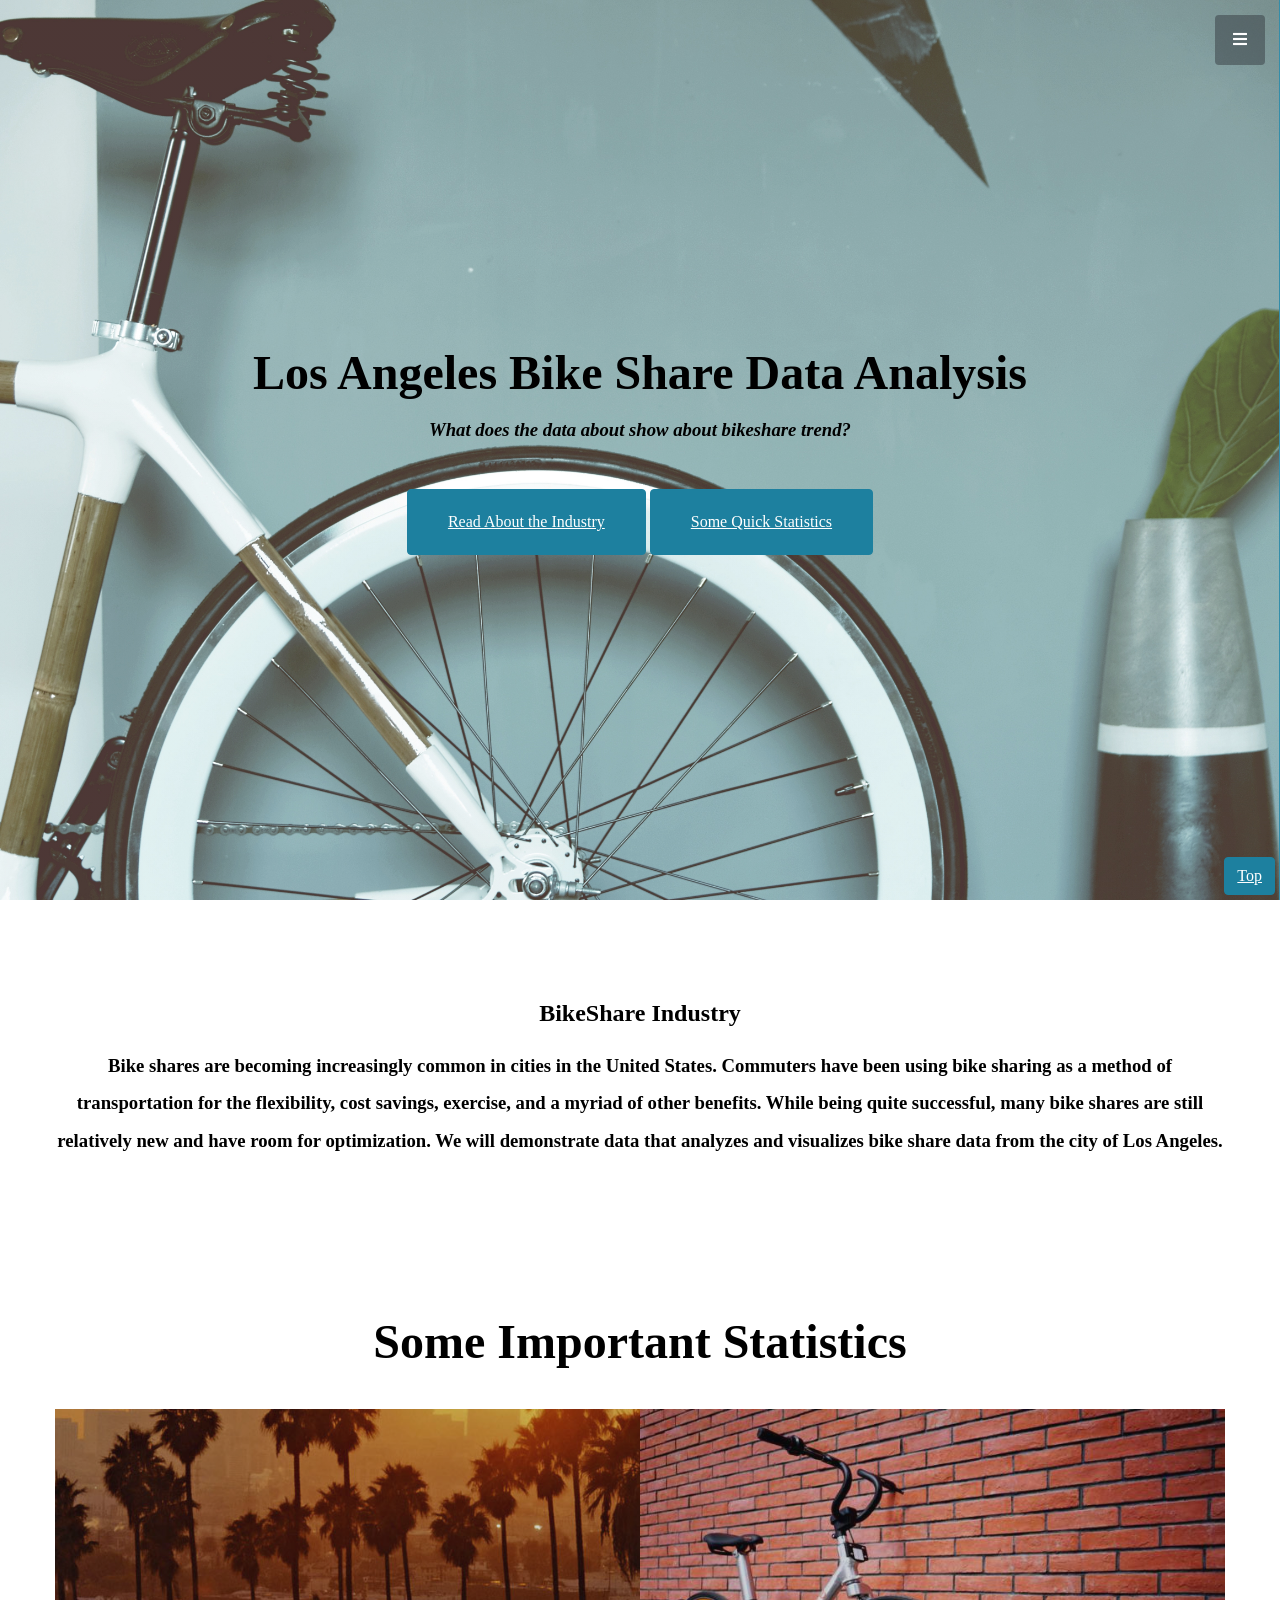
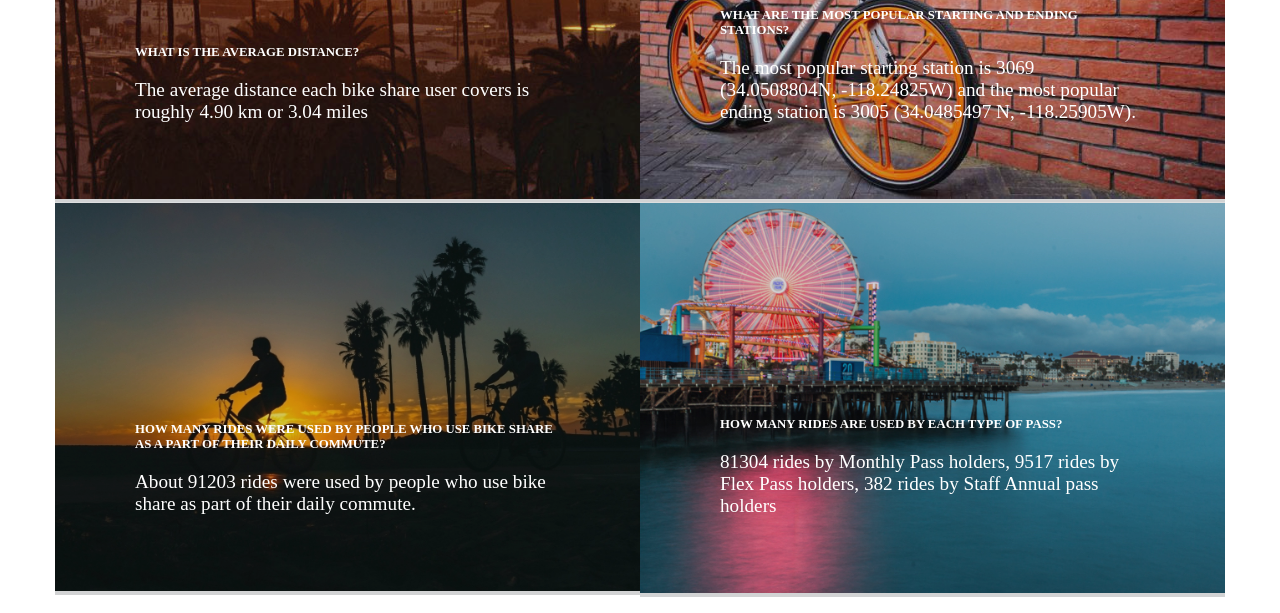
==== index.html @ ba4aaad5 "trial update" ====
<!DOCTYPE html>
<html lang="en">

	<head>

		<meta charset = 'utf-8'>
		<meta name="viewport" content="width=device-width, initial-scale=1, shrink-to-fit=no">
		<meta name="author" content="sung hoon kang">
		<meta name="description" content="capital one bikeshare data analysis">

		<title>L.A. Bike Share Data Analysis</title>

    <link href="main.css" rel="stylesheet">

    	<link href="vendor/fontawesome-free/css/all.min.css" rel="stylesheet" type="text/css">
    	

    </head>

  <div class = "stick-small">
        <a class="btn btn-primary js-scroll-trigger" href="#page-top">Top</a>
    </div>

	<body style="margin: 0;">
		<a class="menu-toggle rounded" href="#">
      		<i class="fas fa-bars"></i>
    	</a>
    	<nav id="sidebar-wrapper">
      		<ul class="sidebar-nav">
        		<li class="sidebar-brand">
         			<a class="js-scroll-trigger"> Bike Share Data</a>
        		</li>
        		<li class="sidebar-nav-item">
          			<a class="js-scroll-trigger" href="#page-top">Home</a>
        		</li>
        		<li class="sidebar-nav-item">
          			<a class="js-scroll-trigger" href="#summary">About</a>
        		</li>
        		<li class="sidebar-nav-item">
          			<a class="js-scroll-trigger" href="#quick">Quick Data Summary</a>
        		</li>
        		<li class="sidebar-nav-item">
          			<a class="js-scroll-trigger" href="trends.html">Trends</a>
        		</li>
        		<li class="sidebar-nav-item">
          			<a class="js-scroll-trigger" href="other-visuals.html">Other Data Visualizations</a>
        		</li>
      		</ul>
    	</nav>
    	<header class="masthead d-flex" id="page-top">
      		<div class="container text-center my-auto">
        		<h1 style="font-size:300%;">Los Angeles Bike Share Data Analysis</h1>
        		<h3 class="mb-5">
          		  <em>What does the data about show about bikeshare trend?</em>
       			</h3>
       			<a class="btn btn-primary btn-xl js-scroll-trigger" href="#summary">Read About the Industry</a>
        		<a class="btn btn-primary btn-xl js-scroll-trigger" href="#quick">Some Quick Statistics</a>
      		</div>
      		<div class="overlay"></div>
    	</header>



		<section class="content-section" id="summary">
    		<div class="container text-center">
    			<div class="row">
    				<div class="mx-auto">
    					<h1> <strong>BikeShare Industry</strong> </h1>
    						<h3 class = "double-space"> Bike shares are becoming increasingly common in cities in the United States. Commuters have been using bike sharing as a method of transportation for the flexibility, cost savings, exercise, and a myriad of other benefits. While being quite successful, many bike shares are still relatively new and have room for optimization. We will demonstrate data that analyzes and visualizes bike share data from the city of Los Angeles. </h3>
    				</div>
    			</div>
        	</div>
    	</section>

        <section class="content-section" id="quick">
      <div class="container">
        <div class="content-section-heading text-center">
          <h2>Some Important Statistics</h2>
        </div>
        <div class="row no-gutters">
          <div class="col-lg-6">
            <a class="portfolio-item">
              <span class="caption">
                <span class="caption-content">
                  <h2>What is the average distance?</h2>
                  <p class="mb-0">The average distance each bike share user covers is roughly 4.90 km or 3.04 miles</p>
                </span>
              </span>
              <img class="img-fluid" src="img/portfolio-1.jpg" alt="">
            </a>
          </div>
          <div class="col-lg-6">
            <a class="portfolio-item">
              <span class="caption">
                <span class="caption-content">
                  <h2>What are the most popular starting and ending stations?</h2>
                  <p class="mb-0">The most popular starting station is 3069 (34.0508804N, -118.24825W) and the most popular ending station is 3005 (34.0485497 N, -118.25905W).</p>
                </span>
              </span>
              <img class="img-fluid" src="img/portfolio-2.jpg" alt="">
            </a>
          </div>
          <div class="col-lg-6">
            <a class="portfolio-item">
              <span class="caption">
                <span class="caption-content">
                  <h2>How many rides were used by people who use bike share as a part of their daily commute? </h2>
                  <p class="mb-0">About 91203 rides were used by people who use bike share as part of their daily commute. </p>
                </span>
              </span>
              <img class="img-fluid" src="img/portfolio-3.jpg" alt="">
            </a>
          </div>
          <div class="col-lg-6">
            <a class="portfolio-item">
              <span class="caption">
                <span class="caption-content">
                  <h2>How many rides are used by each type of pass?</h2>
                  <p class="mb-0">81304 rides by Monthly Pass holders, 9517 rides by Flex Pass holders, 382 rides by Staff Annual pass holders</p>
                </span>
              </span>
              <img class="img-fluid" src="img/portfolio-4.jpg" alt="">
            </a>
          </div>
        </div>
      </div>
    </section>

    

    	<script src="vendor/jquery/jquery.min.js"></script>
    	<script src="vendor/bootstrap/js/bootstrap.bundle.min.js"></script>
    	<script src="vendor/jquery-easing/jquery.easing.min.js"></script>
    	<script src="js/stylish-portfolio.min.js"></script>
	</body>




</html>
---- main.css ----
.menu-toggle {
  position: fixed;
  right: 15px;
  top: 15px;
  width: 50px;
  height: 50px;
  text-align: center;
  color: #fff;
  background: rgba(52, 58, 64, 0.5);
  line-height: 50px;
  z-index: 999;
}

.rounded {
  border-radius: 0.25rem !important;
}

#sidebar-wrapper {
  position: fixed;
  z-index: 2;
  right: 0;
  width: 250px;
  height: 100%;
  -webkit-transition: all 0.4s ease 0s;
  transition: all 0.4s ease 0s;
  -webkit-transform: translateX(250px);
  transform: translateX(250px);
  background: #1D809F;
  border-left: 1px solid rgba(255, 255, 255, 0.1);
}
.sidebar-nav {
  position: absolute;
  top: 0;
  width: 250px;
  margin: 0;
  padding: 0;
  list-style: none;
}

.sidebar-nav li.sidebar-nav-item a {
  display: block;
  text-decoration: none;
  color: #fff;
  padding: 15px;
}

.sidebar-nav li a:hover {
  text-decoration: none;
  color: #fff;
  background: rgba(255, 255, 255, 0.2);
}

.sidebar-nav li a:active,
.sidebar-nav li a:focus {
  text-decoration: none;
}

.sidebar-nav > .sidebar-brand {
  font-size: 1.2rem;
  background: rgba(52, 58, 64, 0.1);
  height: 80px;
  line-height: 50px;
  padding-top: 15px;
  padding-bottom: 15px;
  padding-left: 15px;
}

.sidebar-nav > .sidebar-brand a {
  color: #fff;
}

.sidebar-nav > .sidebar-brand a:hover {
  color: #fff;
  background: none;
}

#sidebar-wrapper.active {
  right: 250px;
  width: 250px;
  -webkit-transition: all 0.4s ease 0s;
  transition: all 0.4s ease 0s;
}

.masthead {
  min-height: 30rem;
  position: relative;
  display: table;
  width: auto;
  height: auto;
  background: -webkit-gradient(linear, left top, right top, from(rgba(255, 255, 255, 0.1)), to(rgba(255, 255, 255, 0.1))), url("bike.jpg");
  background: linear-gradient(90deg, rgba(255, 255, 255, 0.1) 0%, rgba(255, 255, 255, 0.1) 100%), url("bike.jpg");
  background-position: center top;
  background-repeat: no-repeat;
  background-size: cover;
}

.masthead h1 {
  font-size: 4rem;
  margin: 0;
  padding: 0;
}

@media (min-width: 992px) {
  .masthead {
    height: 100vh;
  }
  .masthead h1 {
    font-size: 5.5rem;
  }
}


.d-flex {
  display: -webkit-box !important;
  display: -ms-flexbox !important;
  display: flex !important;
}

.container {
  min-width: 992px !important;
  width: 100%;
  padding-right: 15px;
  padding-left: 15px;
  margin-right: auto;
  margin-left: auto;
}
.content-section-heading h2 {
  font-size: 3rem;
}

@media (min-width: 576px) {
  .container {
    max-width: 540px;
  }
}

@media (min-width: 768px) {
  .container {
    max-width: 720px;
  }
}

@media (min-width: 992px) {
  .container {
    max-width: 960px;
  }
}

@media (min-width: 1200px) {
  .container {
    max-width: 1140px;
  }
}



.text-center {
  text-align: center !important;
}
.text-secondary {
  color: #ecb807 !important;
}

.mb-auto,
.my-auto {
  margin-bottom: auto !important;
}

.mt-auto,
.my-auto {
  margin-top: auto !important;
}
.mr-auto,
.mx-auto {
  margin-right: auto !important;
}

.ml-auto,
.mx-auto {
  margin-left: auto !important;
}

.mb-0,
.my-0 {
  margin-bottom: 0 !important;
}
.mb-1,
.my-1 {
  margin-bottom: 0.25rem !important;
}
.mb-5,
.my-5 {
  margin-bottom: 3rem !important;
}
.no-gutters {
  margin-right: 0;
  margin-left: 0;
}

.btn {
  display: inline-block;
  font-weight: 400;
  text-align: center;
  white-space: nowrap;
  vertical-align: middle;
  -webkit-user-select: none;
  -moz-user-select: none;
  -ms-user-select: none;
  user-select: none;
  border: 1px solid transparent;
  padding: 0.375rem 0.75rem;
  font-size: 1rem;
  line-height: 1.5;
  border-radius: 0.25rem;
  transition: color 0.15s ease-in-out, background-color 0.15s ease-in-out, border-color 0.15s ease-in-out, box-shadow 0.15s ease-in-out;
}

.btn-primary {
  background-color: #1D809F !important;
  border-color: #1D809F !important;
  color: #fff !important;
}

.btn-xl {
  padding: 1.25rem 2.5rem;
}

.row {
  display: -ms-flexbox;
  display: flex;
  -ms-flex-wrap: wrap;
  flex-wrap: wrap;
  margin-right: -15px;
  margin-left: -15px;
}

.position{
  position: relative;
  width: 100%;
  min-height: 1px;
  padding-right: 15px;
  padding-left: 15px;
  -ms-flex: 0 0 83.333333%;
  flex: 0 0 83.333333%;
  max-width: 83.333333%;
}
 .col-lg-6 {
    -ms-flex: 0 0 50%;
    flex: 0 0 50%;
    max-width: 50%;
  }

.content-section {
  padding-top: 5rem;
  padding-bottom: 1rem;
}
.portfolio-item {
  display: block;
  position: relative;
  overflow: hidden;
  max-width: 530px;
  margin: auto auto 1rem;
}


.portfolio-item .caption {
  display: -webkit-box;
  display: -ms-flexbox;
  display: flex;
  height: 100%;
  width: 100%;
  background-color: rgba(33, 37, 41, 0.2);
  position: absolute;
  top: 0;
  bottom: 0;
  z-index: 1;
}

.portfolio-item .caption .caption-content {
  color: #fff;
  margin: auto 2rem 2rem;
}

.portfolio-item .caption .caption-content h2 {
  font-size: 0.8rem;
  text-transform: uppercase;
}

.portfolio-item .caption .caption-content p {
  font-weight: 300;
  font-size: 1.2rem;
}
@media (min-width: 992px) {
  .portfolio-item {
    max-width: none;
    margin: 0;
  }
  .portfolio-item .caption {
    -webkit-transition: -webkit-clip-path 0.25s ease-out, background-color 0.7s;
    -webkit-clip-path: inset(0px);
    clip-path: inset(0px);
  }
  .portfolio-item .caption .caption-content {
    -webkit-transition: opacity 0.25s;
    transition: opacity 0.25s;
    margin-left: 5rem;
    margin-right: 5rem;
    margin-bottom: 5rem;
  }
  .portfolio-item img {
    -webkit-transition: -webkit-clip-path 0.25s ease-out;
    -webkit-clip-path: inset(-1px);
    clip-path: inset(-1px);
  }
  .portfolio-item:hover img {
    -webkit-clip-path: inset(2rem);
    clip-path: inset(2rem);
  }
  .portfolio-item:hover .caption {
    background-color: rgba(29, 128, 159, 0.9);
    -webkit-clip-path: inset(2rem);
    clip-path: inset(2rem);
  }
}
.img-fluid {
  max-width: 100%;
  height: auto;
}
.double-space {
  line-height: 2 ;
}
.stick-small{
  position: fixed;
    bottom: 0;
    right: 0;
    padding: 5px;
  z-index:1000
}
---- vendor/fontawesome-free/css/all.min.css ----
/*!
 * Font Awesome Free 5.3.1 by @fontawesome - https://fontawesome.com
 * License - https://fontawesome.com/license/free (Icons: CC BY 4.0, Fonts: SIL OFL 1.1, Code: MIT License)
 */
.fa,.fab,.fal,.far,.fas{-moz-osx-font-smoothing:grayscale;-webkit-font-smoothing:antialiased;display:inline-block;font-style:normal;font-variant:normal;text-rendering:auto;line-height:1}.fa-lg{font-size:1.33333em;line-height:.75em;vertical-align:-.0667em}.fa-xs{font-size:.75em}.fa-sm{font-size:.875em}.fa-1x{font-size:1em}.fa-2x{font-size:2em}.fa-3x{font-size:3em}.fa-4x{font-size:4em}.fa-5x{font-size:5em}.fa-6x{font-size:6em}.fa-7x{font-size:7em}.fa-8x{font-size:8em}.fa-9x{font-size:9em}.fa-10x{font-size:10em}.fa-fw{text-align:center;width:1.25em}.fa-ul{list-style-type:none;margin-left:2.5em;padding-left:0}.fa-ul>li{position:relative}.fa-li{left:-2em;position:absolute;text-align:center;width:2em;line-height:inherit}.fa-border{border:.08em solid #eee;border-radius:.1em;padding:.2em .25em .15em}.fa-pull-left{float:left}.fa-pull-right{float:right}.fa.fa-pull-left,.fab.fa-pull-left,.fal.fa-pull-left,.far.fa-pull-left,.fas.fa-pull-left{margin-right:.3em}.fa.fa-pull-right,.fab.fa-pull-right,.fal.fa-pull-right,.far.fa-pull-right,.fas.fa-pull-right{margin-left:.3em}.fa-spin{animation:fa-spin 2s infinite linear}.fa-pulse{animation:fa-spin 1s infinite steps(8)}@keyframes fa-spin{0%{transform:rotate(0deg)}to{transform:rotate(1turn)}}.fa-rotate-90{-ms-filter:"progid:DXImageTransform.Microsoft.BasicImage(rotation=1)";transform:rotate(90deg)}.fa-rotate-180{-ms-filter:"progid:DXImageTransform.Microsoft.BasicImage(rotation=2)";transform:rotate(180deg)}.fa-rotate-270{-ms-filter:"progid:DXImageTransform.Microsoft.BasicImage(rotation=3)";transform:rotate(270deg)}.fa-flip-horizontal{-ms-filter:"progid:DXImageTransform.Microsoft.BasicImage(rotation=0, mirror=1)";transform:scaleX(-1)}.fa-flip-vertical{transform:scaleY(-1)}.fa-flip-horizontal.fa-flip-vertical,.fa-flip-vertical{-ms-filter:"progid:DXImageTransform.Microsoft.BasicImage(rotation=2, mirror=1)"}.fa-flip-horizontal.fa-flip-vertical{transform:scale(-1)}:root .fa-flip-horizontal,:root .fa-flip-vertical,:root .fa-rotate-90,:root .fa-rotate-180,:root .fa-rotate-270{-webkit-filter:none;filter:none}.fa-stack{display:inline-block;height:2em;line-height:2em;position:relative;vertical-align:middle;width:2em}.fa-stack-1x,.fa-stack-2x{left:0;position:absolute;text-align:center;width:100%}.fa-stack-1x{line-height:inherit}.fa-stack-2x{font-size:2em}.fa-inverse{color:#fff}.fa-500px:before{content:"\f26e"}.fa-accessible-icon:before{content:"\f368"}.fa-accusoft:before{content:"\f369"}.fa-ad:before{content:"\f641"}.fa-address-book:before{content:"\f2b9"}.fa-address-card:before{content:"\f2bb"}.fa-adjust:before{content:"\f042"}.fa-adn:before{content:"\f170"}.fa-adversal:before{content:"\f36a"}.fa-affiliatetheme:before{content:"\f36b"}.fa-air-freshener:before{content:"\f5d0"}.fa-algolia:before{content:"\f36c"}.fa-align-center:before{content:"\f037"}.fa-align-justify:before{content:"\f039"}.fa-align-left:before{content:"\f036"}.fa-align-right:before{content:"\f038"}.fa-alipay:before{content:"\f642"}.fa-allergies:before{content:"\f461"}.fa-amazon:before{content:"\f270"}.fa-amazon-pay:before{content:"\f42c"}.fa-ambulance:before{content:"\f0f9"}.fa-american-sign-language-interpreting:before{content:"\f2a3"}.fa-amilia:before{content:"\f36d"}.fa-anchor:before{content:"\f13d"}.fa-android:before{content:"\f17b"}.fa-angellist:before{content:"\f209"}.fa-angle-double-down:before{content:"\f103"}.fa-angle-double-left:before{content:"\f100"}.fa-angle-double-right:before{content:"\f101"}.fa-angle-double-up:before{content:"\f102"}.fa-angle-down:before{content:"\f107"}.fa-angle-left:before{content:"\f104"}.fa-angle-right:before{content:"\f105"}.fa-angle-up:before{content:"\f106"}.fa-angry:before{content:"\f556"}.fa-angrycreative:before{content:"\f36e"}.fa-angular:before{content:"\f420"}.fa-ankh:before{content:"\f644"}.fa-app-store:before{content:"\f36f"}.fa-app-store-ios:before{content:"\f370"}.fa-apper:before{content:"\f371"}.fa-apple:before{content:"\f179"}.fa-apple-alt:before{content:"\f5d1"}.fa-apple-pay:before{content:"\f415"}.fa-archive:before{content:"\f187"}.fa-archway:before{content:"\f557"}.fa-arrow-alt-circle-down:before{content:"\f358"}.fa-arrow-alt-circle-left:before{content:"\f359"}.fa-arrow-alt-circle-right:before{content:"\f35a"}.fa-arrow-alt-circle-up:before{content:"\f35b"}.fa-arrow-circle-down:before{content:"\f0ab"}.fa-arrow-circle-left:before{content:"\f0a8"}.fa-arrow-circle-right:before{content:"\f0a9"}.fa-arrow-circle-up:before{content:"\f0aa"}.fa-arrow-down:before{content:"\f063"}.fa-arrow-left:before{content:"\f060"}.fa-arrow-right:before{content:"\f061"}.fa-arrow-up:before{content:"\f062"}.fa-arrows-alt:before{content:"\f0b2"}.fa-arrows-alt-h:before{content:"\f337"}.fa-arrows-alt-v:before{content:"\f338"}.fa-assistive-listening-systems:before{content:"\f2a2"}.fa-asterisk:before{content:"\f069"}.fa-asymmetrik:before{content:"\f372"}.fa-at:before{content:"\f1fa"}.fa-atlas:before{content:"\f558"}.fa-atom:before{content:"\f5d2"}.fa-audible:before{content:"\f373"}.fa-audio-description:before{content:"\f29e"}.fa-autoprefixer:before{content:"\f41c"}.fa-avianex:before{content:"\f374"}.fa-aviato:before{content:"\f421"}.fa-award:before{content:"\f559"}.fa-aws:before{content:"\f375"}.fa-backspace:before{content:"\f55a"}.fa-backward:before{content:"\f04a"}.fa-balance-scale:before{content:"\f24e"}.fa-ban:before{content:"\f05e"}.fa-band-aid:before{content:"\f462"}.fa-bandcamp:before{content:"\f2d5"}.fa-barcode:before{content:"\f02a"}.fa-bars:before{content:"\f0c9"}.fa-baseball-ball:before{content:"\f433"}.fa-basketball-ball:before{content:"\f434"}.fa-bath:before{content:"\f2cd"}.fa-battery-empty:before{content:"\f244"}.fa-battery-full:before{content:"\f240"}.fa-battery-half:before{content:"\f242"}.fa-battery-quarter:before{content:"\f243"}.fa-battery-three-quarters:before{content:"\f241"}.fa-bed:before{content:"\f236"}.fa-beer:before{content:"\f0fc"}.fa-behance:before{content:"\f1b4"}.fa-behance-square:before{content:"\f1b5"}.fa-bell:before{content:"\f0f3"}.fa-bell-slash:before{content:"\f1f6"}.fa-bezier-curve:before{content:"\f55b"}.fa-bible:before{content:"\f647"}.fa-bicycle:before{content:"\f206"}.fa-bimobject:before{content:"\f378"}.fa-binoculars:before{content:"\f1e5"}.fa-birthday-cake:before{content:"\f1fd"}.fa-bitbucket:before{content:"\f171"}.fa-bitcoin:before{content:"\f379"}.fa-bity:before{content:"\f37a"}.fa-black-tie:before{content:"\f27e"}.fa-blackberry:before{content:"\f37b"}.fa-blender:before{content:"\f517"}.fa-blind:before{content:"\f29d"}.fa-blogger:before{content:"\f37c"}.fa-blogger-b:before{content:"\f37d"}.fa-bluetooth:before{content:"\f293"}.fa-bluetooth-b:before{content:"\f294"}.fa-bold:before{content:"\f032"}.fa-bolt:before{content:"\f0e7"}.fa-bomb:before{content:"\f1e2"}.fa-bone:before{content:"\f5d7"}.fa-bong:before{content:"\f55c"}.fa-book:before{content:"\f02d"}.fa-book-open:before{content:"\f518"}.fa-book-reader:before{content:"\f5da"}.fa-bookmark:before{content:"\f02e"}.fa-bowling-ball:before{content:"\f436"}.fa-box:before{content:"\f466"}.fa-box-open:before{content:"\f49e"}.fa-boxes:before{content:"\f468"}.fa-braille:before{content:"\f2a1"}.fa-brain:before{content:"\f5dc"}.fa-briefcase:before{content:"\f0b1"}.fa-briefcase-medical:before{content:"\f469"}.fa-broadcast-tower:before{content:"\f519"}.fa-broom:before{content:"\f51a"}.fa-brush:before{content:"\f55d"}.fa-btc:before{content:"\f15a"}.fa-bug:before{content:"\f188"}.fa-building:before{content:"\f1ad"}.fa-bullhorn:before{content:"\f0a1"}.fa-bullseye:before{content:"\f140"}.fa-burn:before{content:"\f46a"}.fa-buromobelexperte:before{content:"\f37f"}.fa-bus:before{content:"\f207"}.fa-bus-alt:before{content:"\f55e"}.fa-business-time:before{content:"\f64a"}.fa-buysellads:before{content:"\f20d"}.fa-calculator:before{content:"\f1ec"}.fa-calendar:before{content:"\f133"}.fa-calendar-alt:before{content:"\f073"}.fa-calendar-check:before{content:"\f274"}.fa-calendar-minus:before{content:"\f272"}.fa-calendar-plus:before{content:"\f271"}.fa-calendar-times:before{content:"\f273"}.fa-camera:before{content:"\f030"}.fa-camera-retro:before{content:"\f083"}.fa-cannabis:before{content:"\f55f"}.fa-capsules:before{content:"\f46b"}.fa-car:before{content:"\f1b9"}.fa-car-alt:before{content:"\f5de"}.fa-car-battery:before{content:"\f5df"}.fa-car-crash:before{content:"\f5e1"}.fa-car-side:before{content:"\f5e4"}.fa-caret-down:before{content:"\f0d7"}.fa-caret-left:before{content:"\f0d9"}.fa-caret-right:before{content:"\f0da"}.fa-caret-square-down:before{content:"\f150"}.fa-caret-square-left:before{content:"\f191"}.fa-caret-square-right:before{content:"\f152"}.fa-caret-square-up:before{content:"\f151"}.fa-caret-up:before{content:"\f0d8"}.fa-cart-arrow-down:before{content:"\f218"}.fa-cart-plus:before{content:"\f217"}.fa-cc-amazon-pay:before{content:"\f42d"}.fa-cc-amex:before{content:"\f1f3"}.fa-cc-apple-pay:before{content:"\f416"}.fa-cc-diners-club:before{content:"\f24c"}.fa-cc-discover:before{content:"\f1f2"}.fa-cc-jcb:before{content:"\f24b"}.fa-cc-mastercard:before{content:"\f1f1"}.fa-cc-paypal:before{content:"\f1f4"}.fa-cc-stripe:before{content:"\f1f5"}.fa-cc-visa:before{content:"\f1f0"}.fa-centercode:before{content:"\f380"}.fa-certificate:before{content:"\f0a3"}.fa-chalkboard:before{content:"\f51b"}.fa-chalkboard-teacher:before{content:"\f51c"}.fa-charging-station:before{content:"\f5e7"}.fa-chart-area:before{content:"\f1fe"}.fa-chart-bar:before{content:"\f080"}.fa-chart-line:before{content:"\f201"}.fa-chart-pie:before{content:"\f200"}.fa-check:before{content:"\f00c"}.fa-check-circle:before{content:"\f058"}.fa-check-double:before{content:"\f560"}.fa-check-square:before{content:"\f14a"}.fa-chess:before{content:"\f439"}.fa-chess-bishop:before{content:"\f43a"}.fa-chess-board:before{content:"\f43c"}.fa-chess-king:before{content:"\f43f"}.fa-chess-knight:before{content:"\f441"}.fa-chess-pawn:before{content:"\f443"}.fa-chess-queen:before{content:"\f445"}.fa-chess-rook:before{content:"\f447"}.fa-chevron-circle-down:before{content:"\f13a"}.fa-chevron-circle-left:before{content:"\f137"}.fa-chevron-circle-right:before{content:"\f138"}.fa-chevron-circle-up:before{content:"\f139"}.fa-chevron-down:before{content:"\f078"}.fa-chevron-left:before{content:"\f053"}.fa-chevron-right:before{content:"\f054"}.fa-chevron-up:before{content:"\f077"}.fa-child:before{content:"\f1ae"}.fa-chrome:before{content:"\f268"}.fa-church:before{content:"\f51d"}.fa-circle:before{content:"\f111"}.fa-circle-notch:before{content:"\f1ce"}.fa-city:before{content:"\f64f"}.fa-clipboard:before{content:"\f328"}.fa-clipboard-check:before{content:"\f46c"}.fa-clipboard-list:before{content:"\f46d"}.fa-clock:before{content:"\f017"}.fa-clone:before{content:"\f24d"}.fa-closed-captioning:before{content:"\f20a"}.fa-cloud:before{content:"\f0c2"}.fa-cloud-download-alt:before{content:"\f381"}.fa-cloud-upload-alt:before{content:"\f382"}.fa-cloudscale:before{content:"\f383"}.fa-cloudsmith:before{content:"\f384"}.fa-cloudversify:before{content:"\f385"}.fa-cocktail:before{content:"\f561"}.fa-code:before{content:"\f121"}.fa-code-branch:before{content:"\f126"}.fa-codepen:before{content:"\f1cb"}.fa-codiepie:before{content:"\f284"}.fa-coffee:before{content:"\f0f4"}.fa-cog:before{content:"\f013"}.fa-cogs:before{content:"\f085"}.fa-coins:before{content:"\f51e"}.fa-columns:before{content:"\f0db"}.fa-comment:before{content:"\f075"}.fa-comment-alt:before{content:"\f27a"}.fa-comment-dollar:before{content:"\f651"}.fa-comment-dots:before{content:"\f4ad"}.fa-comment-slash:before{content:"\f4b3"}.fa-comments:before{content:"\f086"}.fa-comments-dollar:before{content:"\f653"}.fa-compact-disc:before{content:"\f51f"}.fa-compass:before{content:"\f14e"}.fa-compress:before{content:"\f066"}.fa-concierge-bell:before{content:"\f562"}.fa-connectdevelop:before{content:"\f20e"}.fa-contao:before{content:"\f26d"}.fa-cookie:before{content:"\f563"}.fa-cookie-bite:before{content:"\f564"}.fa-copy:before{content:"\f0c5"}.fa-copyright:before{content:"\f1f9"}.fa-couch:before{content:"\f4b8"}.fa-cpanel:before{content:"\f388"}.fa-creative-commons:before{content:"\f25e"}.fa-creative-commons-by:before{content:"\f4e7"}.fa-creative-commons-nc:before{content:"\f4e8"}.fa-creative-commons-nc-eu:before{content:"\f4e9"}.fa-creative-commons-nc-jp:before{content:"\f4ea"}.fa-creative-commons-nd:before{content:"\f4eb"}.fa-creative-commons-pd:before{content:"\f4ec"}.fa-creative-commons-pd-alt:before{content:"\f4ed"}.fa-creative-commons-remix:before{content:"\f4ee"}.fa-creative-commons-sa:before{content:"\f4ef"}.fa-creative-commons-sampling:before{content:"\f4f0"}.fa-creative-commons-sampling-plus:before{content:"\f4f1"}.fa-creative-commons-share:before{content:"\f4f2"}.fa-credit-card:before{content:"\f09d"}.fa-crop:before{content:"\f125"}.fa-crop-alt:before{content:"\f565"}.fa-cross:before{content:"\f654"}.fa-crosshairs:before{content:"\f05b"}.fa-crow:before{content:"\f520"}.fa-crown:before{content:"\f521"}.fa-css3:before{content:"\f13c"}.fa-css3-alt:before{content:"\f38b"}.fa-cube:before{content:"\f1b2"}.fa-cubes:before{content:"\f1b3"}.fa-cut:before{content:"\f0c4"}.fa-cuttlefish:before{content:"\f38c"}.fa-d-and-d:before{content:"\f38d"}.fa-dashcube:before{content:"\f210"}.fa-database:before{content:"\f1c0"}.fa-deaf:before{content:"\f2a4"}.fa-delicious:before{content:"\f1a5"}.fa-deploydog:before{content:"\f38e"}.fa-deskpro:before{content:"\f38f"}.fa-desktop:before{content:"\f108"}.fa-deviantart:before{content:"\f1bd"}.fa-dharmachakra:before{content:"\f655"}.fa-diagnoses:before{content:"\f470"}.fa-dice:before{content:"\f522"}.fa-dice-five:before{content:"\f523"}.fa-dice-four:before{content:"\f524"}.fa-dice-one:before{content:"\f525"}.fa-dice-six:before{content:"\f526"}.fa-dice-three:before{content:"\f527"}.fa-dice-two:before{content:"\f528"}.fa-digg:before{content:"\f1a6"}.fa-digital-ocean:before{content:"\f391"}.fa-digital-tachograph:before{content:"\f566"}.fa-directions:before{content:"\f5eb"}.fa-discord:before{content:"\f392"}.fa-discourse:before{content:"\f393"}.fa-divide:before{content:"\f529"}.fa-dizzy:before{content:"\f567"}.fa-dna:before{content:"\f471"}.fa-dochub:before{content:"\f394"}.fa-docker:before{content:"\f395"}.fa-dollar-sign:before{content:"\f155"}.fa-dolly:before{content:"\f472"}.fa-dolly-flatbed:before{content:"\f474"}.fa-donate:before{content:"\f4b9"}.fa-door-closed:before{content:"\f52a"}.fa-door-open:before{content:"\f52b"}.fa-dot-circle:before{content:"\f192"}.fa-dove:before{content:"\f4ba"}.fa-download:before{content:"\f019"}.fa-draft2digital:before{content:"\f396"}.fa-drafting-compass:before{content:"\f568"}.fa-draw-polygon:before{content:"\f5ee"}.fa-dribbble:before{content:"\f17d"}.fa-dribbble-square:before{content:"\f397"}.fa-dropbox:before{content:"\f16b"}.fa-drum:before{content:"\f569"}.fa-drum-steelpan:before{content:"\f56a"}.fa-drupal:before{content:"\f1a9"}.fa-dumbbell:before{content:"\f44b"}.fa-dyalog:before{content:"\f399"}.fa-earlybirds:before{content:"\f39a"}.fa-ebay:before{content:"\f4f4"}.fa-edge:before{content:"\f282"}.fa-edit:before{content:"\f044"}.fa-eject:before{content:"\f052"}.fa-elementor:before{content:"\f430"}.fa-ellipsis-h:before{content:"\f141"}.fa-ellipsis-v:before{content:"\f142"}.fa-ello:before{content:"\f5f1"}.fa-ember:before{content:"\f423"}.fa-empire:before{content:"\f1d1"}.fa-envelope:before{content:"\f0e0"}.fa-envelope-open:before{content:"\f2b6"}.fa-envelope-open-text:before{content:"\f658"}.fa-envelope-square:before{content:"\f199"}.fa-envira:before{content:"\f299"}.fa-equals:before{content:"\f52c"}.fa-eraser:before{content:"\f12d"}.fa-erlang:before{content:"\f39d"}.fa-ethereum:before{content:"\f42e"}.fa-etsy:before{content:"\f2d7"}.fa-euro-sign:before{content:"\f153"}.fa-exchange-alt:before{content:"\f362"}.fa-exclamation:before{content:"\f12a"}.fa-exclamation-circle:before{content:"\f06a"}.fa-exclamation-triangle:before{content:"\f071"}.fa-expand:before{content:"\f065"}.fa-expand-arrows-alt:before{content:"\f31e"}.fa-expeditedssl:before{content:"\f23e"}.fa-external-link-alt:before{content:"\f35d"}.fa-external-link-square-alt:before{content:"\f360"}.fa-eye:before{content:"\f06e"}.fa-eye-dropper:before{content:"\f1fb"}.fa-eye-slash:before{content:"\f070"}.fa-facebook:before{content:"\f09a"}.fa-facebook-f:before{content:"\f39e"}.fa-facebook-messenger:before{content:"\f39f"}.fa-facebook-square:before{content:"\f082"}.fa-fast-backward:before{content:"\f049"}.fa-fast-forward:before{content:"\f050"}.fa-fax:before{content:"\f1ac"}.fa-feather:before{content:"\f52d"}.fa-feather-alt:before{content:"\f56b"}.fa-female:before{content:"\f182"}.fa-fighter-jet:before{content:"\f0fb"}.fa-file:before{content:"\f15b"}.fa-file-alt:before{content:"\f15c"}.fa-file-archive:before{content:"\f1c6"}.fa-file-audio:before{content:"\f1c7"}.fa-file-code:before{content:"\f1c9"}.fa-file-contract:before{content:"\f56c"}.fa-file-download:before{content:"\f56d"}.fa-file-excel:before{content:"\f1c3"}.fa-file-export:before{content:"\f56e"}.fa-file-image:before{content:"\f1c5"}.fa-file-import:before{content:"\f56f"}.fa-file-invoice:before{content:"\f570"}.fa-file-invoice-dollar:before{content:"\f571"}.fa-file-medical:before{content:"\f477"}.fa-file-medical-alt:before{content:"\f478"}.fa-file-pdf:before{content:"\f1c1"}.fa-file-powerpoint:before{content:"\f1c4"}.fa-file-prescription:before{content:"\f572"}.fa-file-signature:before{content:"\f573"}.fa-file-upload:before{content:"\f574"}.fa-file-video:before{content:"\f1c8"}.fa-file-word:before{content:"\f1c2"}.fa-fill:before{content:"\f575"}.fa-fill-drip:before{content:"\f576"}.fa-film:before{content:"\f008"}.fa-filter:before{content:"\f0b0"}.fa-fingerprint:before{content:"\f577"}.fa-fire:before{content:"\f06d"}.fa-fire-extinguisher:before{content:"\f134"}.fa-firefox:before{content:"\f269"}.fa-first-aid:before{content:"\f479"}.fa-first-order:before{content:"\f2b0"}.fa-first-order-alt:before{content:"\f50a"}.fa-firstdraft:before{content:"\f3a1"}.fa-fish:before{content:"\f578"}.fa-flag:before{content:"\f024"}.fa-flag-checkered:before{content:"\f11e"}.fa-flask:before{content:"\f0c3"}.fa-flickr:before{content:"\f16e"}.fa-flipboard:before{content:"\f44d"}.fa-flushed:before{content:"\f579"}.fa-fly:before{content:"\f417"}.fa-folder:before{content:"\f07b"}.fa-folder-minus:before{content:"\f65d"}.fa-folder-open:before{content:"\f07c"}.fa-folder-plus:before{content:"\f65e"}.fa-font:before{content:"\f031"}.fa-font-awesome:before{content:"\f2b4"}.fa-font-awesome-alt:before{content:"\f35c"}.fa-font-awesome-flag:before{content:"\f425"}.fa-font-awesome-logo-full:before{content:"\f4e6"}.fa-fonticons:before{content:"\f280"}.fa-fonticons-fi:before{content:"\f3a2"}.fa-football-ball:before{content:"\f44e"}.fa-fort-awesome:before{content:"\f286"}.fa-fort-awesome-alt:before{content:"\f3a3"}.fa-forumbee:before{content:"\f211"}.fa-forward:before{content:"\f04e"}.fa-foursquare:before{content:"\f180"}.fa-free-code-camp:before{content:"\f2c5"}.fa-freebsd:before{content:"\f3a4"}.fa-frog:before{content:"\f52e"}.fa-frown:before{content:"\f119"}.fa-frown-open:before{content:"\f57a"}.fa-fulcrum:before{content:"\f50b"}.fa-funnel-dollar:before{content:"\f662"}.fa-futbol:before{content:"\f1e3"}.fa-galactic-republic:before{content:"\f50c"}.fa-galactic-senate:before{content:"\f50d"}.fa-gamepad:before{content:"\f11b"}.fa-gas-pump:before{content:"\f52f"}.fa-gavel:before{content:"\f0e3"}.fa-gem:before{content:"\f3a5"}.fa-genderless:before{content:"\f22d"}.fa-get-pocket:before{content:"\f265"}.fa-gg:before{content:"\f260"}.fa-gg-circle:before{content:"\f261"}.fa-gift:before{content:"\f06b"}.fa-git:before{content:"\f1d3"}.fa-git-square:before{content:"\f1d2"}.fa-github:before{content:"\f09b"}.fa-github-alt:before{content:"\f113"}.fa-github-square:before{content:"\f092"}.fa-gitkraken:before{content:"\f3a6"}.fa-gitlab:before{content:"\f296"}.fa-gitter:before{content:"\f426"}.fa-glass-martini:before{content:"\f000"}.fa-glass-martini-alt:before{content:"\f57b"}.fa-glasses:before{content:"\f530"}.fa-glide:before{content:"\f2a5"}.fa-glide-g:before{content:"\f2a6"}.fa-globe:before{content:"\f0ac"}.fa-globe-africa:before{content:"\f57c"}.fa-globe-americas:before{content:"\f57d"}.fa-globe-asia:before{content:"\f57e"}.fa-gofore:before{content:"\f3a7"}.fa-golf-ball:before{content:"\f450"}.fa-goodreads:before{content:"\f3a8"}.fa-goodreads-g:before{content:"\f3a9"}.fa-google:before{content:"\f1a0"}.fa-google-drive:before{content:"\f3aa"}.fa-google-play:before{content:"\f3ab"}.fa-google-plus:before{content:"\f2b3"}.fa-google-plus-g:before{content:"\f0d5"}.fa-google-plus-square:before{content:"\f0d4"}.fa-google-wallet:before{content:"\f1ee"}.fa-gopuram:before{content:"\f664"}.fa-graduation-cap:before{content:"\f19d"}.fa-gratipay:before{content:"\f184"}.fa-grav:before{content:"\f2d6"}.fa-greater-than:before{content:"\f531"}.fa-greater-than-equal:before{content:"\f532"}.fa-grimace:before{content:"\f57f"}.fa-grin:before{content:"\f580"}.fa-grin-alt:before{content:"\f581"}.fa-grin-beam:before{content:"\f582"}.fa-grin-beam-sweat:before{content:"\f583"}.fa-grin-hearts:before{content:"\f584"}.fa-grin-squint:before{content:"\f585"}.fa-grin-squint-tears:before{content:"\f586"}.fa-grin-stars:before{content:"\f587"}.fa-grin-tears:before{content:"\f588"}.fa-grin-tongue:before{content:"\f589"}.fa-grin-tongue-squint:before{content:"\f58a"}.fa-grin-tongue-wink:before{content:"\f58b"}.fa-grin-wink:before{content:"\f58c"}.fa-grip-horizontal:before{content:"\f58d"}.fa-grip-vertical:before{content:"\f58e"}.fa-gripfire:before{content:"\f3ac"}.fa-grunt:before{content:"\f3ad"}.fa-gulp:before{content:"\f3ae"}.fa-h-square:before{content:"\f0fd"}.fa-hacker-news:before{content:"\f1d4"}.fa-hacker-news-square:before{content:"\f3af"}.fa-hackerrank:before{content:"\f5f7"}.fa-hamsa:before{content:"\f665"}.fa-hand-holding:before{content:"\f4bd"}.fa-hand-holding-heart:before{content:"\f4be"}.fa-hand-holding-usd:before{content:"\f4c0"}.fa-hand-lizard:before{content:"\f258"}.fa-hand-paper:before{content:"\f256"}.fa-hand-peace:before{content:"\f25b"}.fa-hand-point-down:before{content:"\f0a7"}.fa-hand-point-left:before{content:"\f0a5"}.fa-hand-point-right:before{content:"\f0a4"}.fa-hand-point-up:before{content:"\f0a6"}.fa-hand-pointer:before{content:"\f25a"}.fa-hand-rock:before{content:"\f255"}.fa-hand-scissors:before{content:"\f257"}.fa-hand-spock:before{content:"\f259"}.fa-hands:before{content:"\f4c2"}.fa-hands-helping:before{content:"\f4c4"}.fa-handshake:before{content:"\f2b5"}.fa-hashtag:before{content:"\f292"}.fa-haykal:before{content:"\f666"}.fa-hdd:before{content:"\f0a0"}.fa-heading:before{content:"\f1dc"}.fa-headphones:before{content:"\f025"}.fa-headphones-alt:before{content:"\f58f"}.fa-headset:before{content:"\f590"}.fa-heart:before{content:"\f004"}.fa-heartbeat:before{content:"\f21e"}.fa-helicopter:before{content:"\f533"}.fa-highlighter:before{content:"\f591"}.fa-hips:before{content:"\f452"}.fa-hire-a-helper:before{content:"\f3b0"}.fa-history:before{content:"\f1da"}.fa-hockey-puck:before{content:"\f453"}.fa-home:before{content:"\f015"}.fa-hooli:before{content:"\f427"}.fa-hornbill:before{content:"\f592"}.fa-hospital:before{content:"\f0f8"}.fa-hospital-alt:before{content:"\f47d"}.fa-hospital-symbol:before{content:"\f47e"}.fa-hot-tub:before{content:"\f593"}.fa-hotel:before{content:"\f594"}.fa-hotjar:before{content:"\f3b1"}.fa-hourglass:before{content:"\f254"}.fa-hourglass-end:before{content:"\f253"}.fa-hourglass-half:before{content:"\f252"}.fa-hourglass-start:before{content:"\f251"}.fa-houzz:before{content:"\f27c"}.fa-html5:before{content:"\f13b"}.fa-hubspot:before{content:"\f3b2"}.fa-i-cursor:before{content:"\f246"}.fa-id-badge:before{content:"\f2c1"}.fa-id-card:before{content:"\f2c2"}.fa-id-card-alt:before{content:"\f47f"}.fa-image:before{content:"\f03e"}.fa-images:before{content:"\f302"}.fa-imdb:before{content:"\f2d8"}.fa-inbox:before{content:"\f01c"}.fa-indent:before{content:"\f03c"}.fa-industry:before{content:"\f275"}.fa-infinity:before{content:"\f534"}.fa-info:before{content:"\f129"}.fa-info-circle:before{content:"\f05a"}.fa-instagram:before{content:"\f16d"}.fa-internet-explorer:before{content:"\f26b"}.fa-ioxhost:before{content:"\f208"}.fa-italic:before{content:"\f033"}.fa-itunes:before{content:"\f3b4"}.fa-itunes-note:before{content:"\f3b5"}.fa-java:before{content:"\f4e4"}.fa-jedi:before{content:"\f669"}.fa-jedi-order:before{content:"\f50e"}.fa-jenkins:before{content:"\f3b6"}.fa-joget:before{content:"\f3b7"}.fa-joint:before{content:"\f595"}.fa-joomla:before{content:"\f1aa"}.fa-journal-whills:before{content:"\f66a"}.fa-js:before{content:"\f3b8"}.fa-js-square:before{content:"\f3b9"}.fa-jsfiddle:before{content:"\f1cc"}.fa-kaaba:before{content:"\f66b"}.fa-kaggle:before{content:"\f5fa"}.fa-key:before{content:"\f084"}.fa-keybase:before{content:"\f4f5"}.fa-keyboard:before{content:"\f11c"}.fa-keycdn:before{content:"\f3ba"}.fa-khanda:before{content:"\f66d"}.fa-kickstarter:before{content:"\f3bb"}.fa-kickstarter-k:before{content:"\f3bc"}.fa-kiss:before{content:"\f596"}.fa-kiss-beam:before{content:"\f597"}.fa-kiss-wink-heart:before{content:"\f598"}.fa-kiwi-bird:before{content:"\f535"}.fa-korvue:before{content:"\f42f"}.fa-landmark:before{content:"\f66f"}.fa-language:before{content:"\f1ab"}.fa-laptop:before{content:"\f109"}.fa-laptop-code:before{content:"\f5fc"}.fa-laravel:before{content:"\f3bd"}.fa-lastfm:before{content:"\f202"}.fa-lastfm-square:before{content:"\f203"}.fa-laugh:before{content:"\f599"}.fa-laugh-beam:before{content:"\f59a"}.fa-laugh-squint:before{content:"\f59b"}.fa-laugh-wink:before{content:"\f59c"}.fa-layer-group:before{content:"\f5fd"}.fa-leaf:before{content:"\f06c"}.fa-leanpub:before{content:"\f212"}.fa-lemon:before{content:"\f094"}.fa-less:before{content:"\f41d"}.fa-less-than:before{content:"\f536"}.fa-less-than-equal:before{content:"\f537"}.fa-level-down-alt:before{content:"\f3be"}.fa-level-up-alt:before{content:"\f3bf"}.fa-life-ring:before{content:"\f1cd"}.fa-lightbulb:before{content:"\f0eb"}.fa-line:before{content:"\f3c0"}.fa-link:before{content:"\f0c1"}.fa-linkedin:before{content:"\f08c"}.fa-linkedin-in:before{content:"\f0e1"}.fa-linode:before{content:"\f2b8"}.fa-linux:before{content:"\f17c"}.fa-lira-sign:before{content:"\f195"}.fa-list:before{content:"\f03a"}.fa-list-alt:before{content:"\f022"}.fa-list-ol:before{content:"\f0cb"}.fa-list-ul:before{content:"\f0ca"}.fa-location-arrow:before{content:"\f124"}.fa-lock:before{content:"\f023"}.fa-lock-open:before{content:"\f3c1"}.fa-long-arrow-alt-down:before{content:"\f309"}.fa-long-arrow-alt-left:before{content:"\f30a"}.fa-long-arrow-alt-right:before{content:"\f30b"}.fa-long-arrow-alt-up:before{content:"\f30c"}.fa-low-vision:before{content:"\f2a8"}.fa-luggage-cart:before{content:"\f59d"}.fa-lyft:before{content:"\f3c3"}.fa-magento:before{content:"\f3c4"}.fa-magic:before{content:"\f0d0"}.fa-magnet:before{content:"\f076"}.fa-mail-bulk:before{content:"\f674"}.fa-mailchimp:before{content:"\f59e"}.fa-male:before{content:"\f183"}.fa-mandalorian:before{content:"\f50f"}.fa-map:before{content:"\f279"}.fa-map-marked:before{content:"\f59f"}.fa-map-marked-alt:before{content:"\f5a0"}.fa-map-marker:before{content:"\f041"}.fa-map-marker-alt:before{content:"\f3c5"}.fa-map-pin:before{content:"\f276"}.fa-map-signs:before{content:"\f277"}.fa-markdown:before{content:"\f60f"}.fa-marker:before{content:"\f5a1"}.fa-mars:before{content:"\f222"}.fa-mars-double:before{content:"\f227"}.fa-mars-stroke:before{content:"\f229"}.fa-mars-stroke-h:before{content:"\f22b"}.fa-mars-stroke-v:before{content:"\f22a"}.fa-mastodon:before{content:"\f4f6"}.fa-maxcdn:before{content:"\f136"}.fa-medal:before{content:"\f5a2"}.fa-medapps:before{content:"\f3c6"}.fa-medium:before{content:"\f23a"}.fa-medium-m:before{content:"\f3c7"}.fa-medkit:before{content:"\f0fa"}.fa-medrt:before{content:"\f3c8"}.fa-meetup:before{content:"\f2e0"}.fa-megaport:before{content:"\f5a3"}.fa-meh:before{content:"\f11a"}.fa-meh-blank:before{content:"\f5a4"}.fa-meh-rolling-eyes:before{content:"\f5a5"}.fa-memory:before{content:"\f538"}.fa-menorah:before{content:"\f676"}.fa-mercury:before{content:"\f223"}.fa-microchip:before{content:"\f2db"}.fa-microphone:before{content:"\f130"}.fa-microphone-alt:before{content:"\f3c9"}.fa-microphone-alt-slash:before{content:"\f539"}.fa-microphone-slash:before{content:"\f131"}.fa-microscope:before{content:"\f610"}.fa-microsoft:before{content:"\f3ca"}.fa-minus:before{content:"\f068"}.fa-minus-circle:before{content:"\f056"}.fa-minus-square:before{content:"\f146"}.fa-mix:before{content:"\f3cb"}.fa-mixcloud:before{content:"\f289"}.fa-mizuni:before{content:"\f3cc"}.fa-mobile:before{content:"\f10b"}.fa-mobile-alt:before{content:"\f3cd"}.fa-modx:before{content:"\f285"}.fa-monero:before{content:"\f3d0"}.fa-money-bill:before{content:"\f0d6"}.fa-money-bill-alt:before{content:"\f3d1"}.fa-money-bill-wave:before{content:"\f53a"}.fa-money-bill-wave-alt:before{content:"\f53b"}.fa-money-check:before{content:"\f53c"}.fa-money-check-alt:before{content:"\f53d"}.fa-monument:before{content:"\f5a6"}.fa-moon:before{content:"\f186"}.fa-mortar-pestle:before{content:"\f5a7"}.fa-mosque:before{content:"\f678"}.fa-motorcycle:before{content:"\f21c"}.fa-mouse-pointer:before{content:"\f245"}.fa-music:before{content:"\f001"}.fa-napster:before{content:"\f3d2"}.fa-neos:before{content:"\f612"}.fa-neuter:before{content:"\f22c"}.fa-newspaper:before{content:"\f1ea"}.fa-nimblr:before{content:"\f5a8"}.fa-nintendo-switch:before{content:"\f418"}.fa-node:before{content:"\f419"}.fa-node-js:before{content:"\f3d3"}.fa-not-equal:before{content:"\f53e"}.fa-notes-medical:before{content:"\f481"}.fa-npm:before{content:"\f3d4"}.fa-ns8:before{content:"\f3d5"}.fa-nutritionix:before{content:"\f3d6"}.fa-object-group:before{content:"\f247"}.fa-object-ungroup:before{content:"\f248"}.fa-odnoklassniki:before{content:"\f263"}.fa-odnoklassniki-square:before{content:"\f264"}.fa-oil-can:before{content:"\f613"}.fa-old-republic:before{content:"\f510"}.fa-om:before{content:"\f679"}.fa-opencart:before{content:"\f23d"}.fa-openid:before{content:"\f19b"}.fa-opera:before{content:"\f26a"}.fa-optin-monster:before{content:"\f23c"}.fa-osi:before{content:"\f41a"}.fa-outdent:before{content:"\f03b"}.fa-page4:before{content:"\f3d7"}.fa-pagelines:before{content:"\f18c"}.fa-paint-brush:before{content:"\f1fc"}.fa-paint-roller:before{content:"\f5aa"}.fa-palette:before{content:"\f53f"}.fa-palfed:before{content:"\f3d8"}.fa-pallet:before{content:"\f482"}.fa-paper-plane:before{content:"\f1d8"}.fa-paperclip:before{content:"\f0c6"}.fa-parachute-box:before{content:"\f4cd"}.fa-paragraph:before{content:"\f1dd"}.fa-parking:before{content:"\f540"}.fa-passport:before{content:"\f5ab"}.fa-pastafarianism:before{content:"\f67b"}.fa-paste:before{content:"\f0ea"}.fa-patreon:before{content:"\f3d9"}.fa-pause:before{content:"\f04c"}.fa-pause-circle:before{content:"\f28b"}.fa-paw:before{content:"\f1b0"}.fa-paypal:before{content:"\f1ed"}.fa-peace:before{content:"\f67c"}.fa-pen:before{content:"\f304"}.fa-pen-alt:before{content:"\f305"}.fa-pen-fancy:before{content:"\f5ac"}.fa-pen-nib:before{content:"\f5ad"}.fa-pen-square:before{content:"\f14b"}.fa-pencil-alt:before{content:"\f303"}.fa-pencil-ruler:before{content:"\f5ae"}.fa-people-carry:before{content:"\f4ce"}.fa-percent:before{content:"\f295"}.fa-percentage:before{content:"\f541"}.fa-periscope:before{content:"\f3da"}.fa-phabricator:before{content:"\f3db"}.fa-phoenix-framework:before{content:"\f3dc"}.fa-phoenix-squadron:before{content:"\f511"}.fa-phone:before{content:"\f095"}.fa-phone-slash:before{content:"\f3dd"}.fa-phone-square:before{content:"\f098"}.fa-phone-volume:before{content:"\f2a0"}.fa-php:before{content:"\f457"}.fa-pied-piper:before{content:"\f2ae"}.fa-pied-piper-alt:before{content:"\f1a8"}.fa-pied-piper-hat:before{content:"\f4e5"}.fa-pied-piper-pp:before{content:"\f1a7"}.fa-piggy-bank:before{content:"\f4d3"}.fa-pills:before{content:"\f484"}.fa-pinterest:before{content:"\f0d2"}.fa-pinterest-p:before{content:"\f231"}.fa-pinterest-square:before{content:"\f0d3"}.fa-place-of-worship:before{content:"\f67f"}.fa-plane:before{content:"\f072"}.fa-plane-arrival:before{content:"\f5af"}.fa-plane-departure:before{content:"\f5b0"}.fa-play:before{content:"\f04b"}.fa-play-circle:before{content:"\f144"}.fa-playstation:before{content:"\f3df"}.fa-plug:before{content:"\f1e6"}.fa-plus:before{content:"\f067"}.fa-plus-circle:before{content:"\f055"}.fa-plus-square:before{content:"\f0fe"}.fa-podcast:before{content:"\f2ce"}.fa-poll:before{content:"\f681"}.fa-poll-h:before{content:"\f682"}.fa-poo:before{content:"\f2fe"}.fa-poop:before{content:"\f619"}.fa-portrait:before{content:"\f3e0"}.fa-pound-sign:before{content:"\f154"}.fa-power-off:before{content:"\f011"}.fa-pray:before{content:"\f683"}.fa-praying-hands:before{content:"\f684"}.fa-prescription:before{content:"\f5b1"}.fa-prescription-bottle:before{content:"\f485"}.fa-prescription-bottle-alt:before{content:"\f486"}.fa-print:before{content:"\f02f"}.fa-procedures:before{content:"\f487"}.fa-product-hunt:before{content:"\f288"}.fa-project-diagram:before{content:"\f542"}.fa-pushed:before{content:"\f3e1"}.fa-puzzle-piece:before{content:"\f12e"}.fa-python:before{content:"\f3e2"}.fa-qq:before{content:"\f1d6"}.fa-qrcode:before{content:"\f029"}.fa-question:before{content:"\f128"}.fa-question-circle:before{content:"\f059"}.fa-quidditch:before{content:"\f458"}.fa-quinscape:before{content:"\f459"}.fa-quora:before{content:"\f2c4"}.fa-quote-left:before{content:"\f10d"}.fa-quote-right:before{content:"\f10e"}.fa-quran:before{content:"\f687"}.fa-r-project:before{content:"\f4f7"}.fa-random:before{content:"\f074"}.fa-ravelry:before{content:"\f2d9"}.fa-react:before{content:"\f41b"}.fa-readme:before{content:"\f4d5"}.fa-rebel:before{content:"\f1d0"}.fa-receipt:before{content:"\f543"}.fa-recycle:before{content:"\f1b8"}.fa-red-river:before{content:"\f3e3"}.fa-reddit:before{content:"\f1a1"}.fa-reddit-alien:before{content:"\f281"}.fa-reddit-square:before{content:"\f1a2"}.fa-redo:before{content:"\f01e"}.fa-redo-alt:before{content:"\f2f9"}.fa-registered:before{content:"\f25d"}.fa-rendact:before{content:"\f3e4"}.fa-renren:before{content:"\f18b"}.fa-reply:before{content:"\f3e5"}.fa-reply-all:before{content:"\f122"}.fa-replyd:before{content:"\f3e6"}.fa-researchgate:before{content:"\f4f8"}.fa-resolving:before{content:"\f3e7"}.fa-retweet:before{content:"\f079"}.fa-rev:before{content:"\f5b2"}.fa-ribbon:before{content:"\f4d6"}.fa-road:before{content:"\f018"}.fa-robot:before{content:"\f544"}.fa-rocket:before{content:"\f135"}.fa-rocketchat:before{content:"\f3e8"}.fa-rockrms:before{content:"\f3e9"}.fa-route:before{content:"\f4d7"}.fa-rss:before{content:"\f09e"}.fa-rss-square:before{content:"\f143"}.fa-ruble-sign:before{content:"\f158"}.fa-ruler:before{content:"\f545"}.fa-ruler-combined:before{content:"\f546"}.fa-ruler-horizontal:before{content:"\f547"}.fa-ruler-vertical:before{content:"\f548"}.fa-rupee-sign:before{content:"\f156"}.fa-sad-cry:before{content:"\f5b3"}.fa-sad-tear:before{content:"\f5b4"}.fa-safari:before{content:"\f267"}.fa-sass:before{content:"\f41e"}.fa-save:before{content:"\f0c7"}.fa-schlix:before{content:"\f3ea"}.fa-school:before{content:"\f549"}.fa-screwdriver:before{content:"\f54a"}.fa-scribd:before{content:"\f28a"}.fa-search:before{content:"\f002"}.fa-search-dollar:before{content:"\f688"}.fa-search-location:before{content:"\f689"}.fa-search-minus:before{content:"\f010"}.fa-search-plus:before{content:"\f00e"}.fa-searchengin:before{content:"\f3eb"}.fa-seedling:before{content:"\f4d8"}.fa-sellcast:before{content:"\f2da"}.fa-sellsy:before{content:"\f213"}.fa-server:before{content:"\f233"}.fa-servicestack:before{content:"\f3ec"}.fa-shapes:before{content:"\f61f"}.fa-share:before{content:"\f064"}.fa-share-alt:before{content:"\f1e0"}.fa-share-alt-square:before{content:"\f1e1"}.fa-share-square:before{content:"\f14d"}.fa-shekel-sign:before{content:"\f20b"}.fa-shield-alt:before{content:"\f3ed"}.fa-ship:before{content:"\f21a"}.fa-shipping-fast:before{content:"\f48b"}.fa-shirtsinbulk:before{content:"\f214"}.fa-shoe-prints:before{content:"\f54b"}.fa-shopping-bag:before{content:"\f290"}.fa-shopping-basket:before{content:"\f291"}.fa-shopping-cart:before{content:"\f07a"}.fa-shopware:before{content:"\f5b5"}.fa-shower:before{content:"\f2cc"}.fa-shuttle-van:before{content:"\f5b6"}.fa-sign:before{content:"\f4d9"}.fa-sign-in-alt:before{content:"\f2f6"}.fa-sign-language:before{content:"\f2a7"}.fa-sign-out-alt:before{content:"\f2f5"}.fa-signal:before{content:"\f012"}.fa-signature:before{content:"\f5b7"}.fa-simplybuilt:before{content:"\f215"}.fa-sistrix:before{content:"\f3ee"}.fa-sitemap:before{content:"\f0e8"}.fa-sith:before{content:"\f512"}.fa-skull:before{content:"\f54c"}.fa-skyatlas:before{content:"\f216"}.fa-skype:before{content:"\f17e"}.fa-slack:before{content:"\f198"}.fa-slack-hash:before{content:"\f3ef"}.fa-sliders-h:before{content:"\f1de"}.fa-slideshare:before{content:"\f1e7"}.fa-smile:before{content:"\f118"}.fa-smile-beam:before{content:"\f5b8"}.fa-smile-wink:before{content:"\f4da"}.fa-smoking:before{content:"\f48d"}.fa-smoking-ban:before{content:"\f54d"}.fa-snapchat:before{content:"\f2ab"}.fa-snapchat-ghost:before{content:"\f2ac"}.fa-snapchat-square:before{content:"\f2ad"}.fa-snowflake:before{content:"\f2dc"}.fa-socks:before{content:"\f696"}.fa-solar-panel:before{content:"\f5ba"}.fa-sort:before{content:"\f0dc"}.fa-sort-alpha-down:before{content:"\f15d"}.fa-sort-alpha-up:before{content:"\f15e"}.fa-sort-amount-down:before{content:"\f160"}.fa-sort-amount-up:before{content:"\f161"}.fa-sort-down:before{content:"\f0dd"}.fa-sort-numeric-down:before{content:"\f162"}.fa-sort-numeric-up:before{content:"\f163"}.fa-sort-up:before{content:"\f0de"}.fa-soundcloud:before{content:"\f1be"}.fa-spa:before{content:"\f5bb"}.fa-space-shuttle:before{content:"\f197"}.fa-speakap:before{content:"\f3f3"}.fa-spinner:before{content:"\f110"}.fa-splotch:before{content:"\f5bc"}.fa-spotify:before{content:"\f1bc"}.fa-spray-can:before{content:"\f5bd"}.fa-square:before{content:"\f0c8"}.fa-square-full:before{content:"\f45c"}.fa-square-root-alt:before{content:"\f698"}.fa-squarespace:before{content:"\f5be"}.fa-stack-exchange:before{content:"\f18d"}.fa-stack-overflow:before{content:"\f16c"}.fa-stamp:before{content:"\f5bf"}.fa-star:before{content:"\f005"}.fa-star-and-crescent:before{content:"\f699"}.fa-star-half:before{content:"\f089"}.fa-star-half-alt:before{content:"\f5c0"}.fa-star-of-david:before{content:"\f69a"}.fa-star-of-life:before{content:"\f621"}.fa-staylinked:before{content:"\f3f5"}.fa-steam:before{content:"\f1b6"}.fa-steam-square:before{content:"\f1b7"}.fa-steam-symbol:before{content:"\f3f6"}.fa-step-backward:before{content:"\f048"}.fa-step-forward:before{content:"\f051"}.fa-stethoscope:before{content:"\f0f1"}.fa-sticker-mule:before{content:"\f3f7"}.fa-sticky-note:before{content:"\f249"}.fa-stop:before{content:"\f04d"}.fa-stop-circle:before{content:"\f28d"}.fa-stopwatch:before{content:"\f2f2"}.fa-store:before{content:"\f54e"}.fa-store-alt:before{content:"\f54f"}.fa-strava:before{content:"\f428"}.fa-stream:before{content:"\f550"}.fa-street-view:before{content:"\f21d"}.fa-strikethrough:before{content:"\f0cc"}.fa-stripe:before{content:"\f429"}.fa-stripe-s:before{content:"\f42a"}.fa-stroopwafel:before{content:"\f551"}.fa-studiovinari:before{content:"\f3f8"}.fa-stumbleupon:before{content:"\f1a4"}.fa-stumbleupon-circle:before{content:"\f1a3"}.fa-subscript:before{content:"\f12c"}.fa-subway:before{content:"\f239"}.fa-suitcase:before{content:"\f0f2"}.fa-suitcase-rolling:before{content:"\f5c1"}.fa-sun:before{content:"\f185"}.fa-superpowers:before{content:"\f2dd"}.fa-superscript:before{content:"\f12b"}.fa-supple:before{content:"\f3f9"}.fa-surprise:before{content:"\f5c2"}.fa-swatchbook:before{content:"\f5c3"}.fa-swimmer:before{content:"\f5c4"}.fa-swimming-pool:before{content:"\f5c5"}.fa-synagogue:before{content:"\f69b"}.fa-sync:before{content:"\f021"}.fa-sync-alt:before{content:"\f2f1"}.fa-syringe:before{content:"\f48e"}.fa-table:before{content:"\f0ce"}.fa-table-tennis:before{content:"\f45d"}.fa-tablet:before{content:"\f10a"}.fa-tablet-alt:before{content:"\f3fa"}.fa-tablets:before{content:"\f490"}.fa-tachometer-alt:before{content:"\f3fd"}.fa-tag:before{content:"\f02b"}.fa-tags:before{content:"\f02c"}.fa-tape:before{content:"\f4db"}.fa-tasks:before{content:"\f0ae"}.fa-taxi:before{content:"\f1ba"}.fa-teamspeak:before{content:"\f4f9"}.fa-teeth:before{content:"\f62e"}.fa-teeth-open:before{content:"\f62f"}.fa-telegram:before{content:"\f2c6"}.fa-telegram-plane:before{content:"\f3fe"}.fa-tencent-weibo:before{content:"\f1d5"}.fa-terminal:before{content:"\f120"}.fa-text-height:before{content:"\f034"}.fa-text-width:before{content:"\f035"}.fa-th:before{content:"\f00a"}.fa-th-large:before{content:"\f009"}.fa-th-list:before{content:"\f00b"}.fa-the-red-yeti:before{content:"\f69d"}.fa-theater-masks:before{content:"\f630"}.fa-themeco:before{content:"\f5c6"}.fa-themeisle:before{content:"\f2b2"}.fa-thermometer:before{content:"\f491"}.fa-thermometer-empty:before{content:"\f2cb"}.fa-thermometer-full:before{content:"\f2c7"}.fa-thermometer-half:before{content:"\f2c9"}.fa-thermometer-quarter:before{content:"\f2ca"}.fa-thermometer-three-quarters:before{content:"\f2c8"}.fa-thumbs-down:before{content:"\f165"}.fa-thumbs-up:before{content:"\f164"}.fa-thumbtack:before{content:"\f08d"}.fa-ticket-alt:before{content:"\f3ff"}.fa-times:before{content:"\f00d"}.fa-times-circle:before{content:"\f057"}.fa-tint:before{content:"\f043"}.fa-tint-slash:before{content:"\f5c7"}.fa-tired:before{content:"\f5c8"}.fa-toggle-off:before{content:"\f204"}.fa-toggle-on:before{content:"\f205"}.fa-toolbox:before{content:"\f552"}.fa-tooth:before{content:"\f5c9"}.fa-torah:before{content:"\f6a0"}.fa-torii-gate:before{content:"\f6a1"}.fa-trade-federation:before{content:"\f513"}.fa-trademark:before{content:"\f25c"}.fa-traffic-light:before{content:"\f637"}.fa-train:before{content:"\f238"}.fa-transgender:before{content:"\f224"}.fa-transgender-alt:before{content:"\f225"}.fa-trash:before{content:"\f1f8"}.fa-trash-alt:before{content:"\f2ed"}.fa-tree:before{content:"\f1bb"}.fa-trello:before{content:"\f181"}.fa-tripadvisor:before{content:"\f262"}.fa-trophy:before{content:"\f091"}.fa-truck:before{content:"\f0d1"}.fa-truck-loading:before{content:"\f4de"}.fa-truck-monster:before{content:"\f63b"}.fa-truck-moving:before{content:"\f4df"}.fa-truck-pickup:before{content:"\f63c"}.fa-tshirt:before{content:"\f553"}.fa-tty:before{content:"\f1e4"}.fa-tumblr:before{content:"\f173"}.fa-tumblr-square:before{content:"\f174"}.fa-tv:before{content:"\f26c"}.fa-twitch:before{content:"\f1e8"}.fa-twitter:before{content:"\f099"}.fa-twitter-square:before{content:"\f081"}.fa-typo3:before{content:"\f42b"}.fa-uber:before{content:"\f402"}.fa-uikit:before{content:"\f403"}.fa-umbrella:before{content:"\f0e9"}.fa-umbrella-beach:before{content:"\f5ca"}.fa-underline:before{content:"\f0cd"}.fa-undo:before{content:"\f0e2"}.fa-undo-alt:before{content:"\f2ea"}.fa-uniregistry:before{content:"\f404"}.fa-universal-access:before{content:"\f29a"}.fa-university:before{content:"\f19c"}.fa-unlink:before{content:"\f127"}.fa-unlock:before{content:"\f09c"}.fa-unlock-alt:before{content:"\f13e"}.fa-untappd:before{content:"\f405"}.fa-upload:before{content:"\f093"}.fa-usb:before{content:"\f287"}.fa-user:before{content:"\f007"}.fa-user-alt:before{content:"\f406"}.fa-user-alt-slash:before{content:"\f4fa"}.fa-user-astronaut:before{content:"\f4fb"}.fa-user-check:before{content:"\f4fc"}.fa-user-circle:before{content:"\f2bd"}.fa-user-clock:before{content:"\f4fd"}.fa-user-cog:before{content:"\f4fe"}.fa-user-edit:before{content:"\f4ff"}.fa-user-friends:before{content:"\f500"}.fa-user-graduate:before{content:"\f501"}.fa-user-lock:before{content:"\f502"}.fa-user-md:before{content:"\f0f0"}.fa-user-minus:before{content:"\f503"}.fa-user-ninja:before{content:"\f504"}.fa-user-plus:before{content:"\f234"}.fa-user-secret:before{content:"\f21b"}.fa-user-shield:before{content:"\f505"}.fa-user-slash:before{content:"\f506"}.fa-user-tag:before{content:"\f507"}.fa-user-tie:before{content:"\f508"}.fa-user-times:before{content:"\f235"}.fa-users:before{content:"\f0c0"}.fa-users-cog:before{content:"\f509"}.fa-ussunnah:before{content:"\f407"}.fa-utensil-spoon:before{content:"\f2e5"}.fa-utensils:before{content:"\f2e7"}.fa-vaadin:before{content:"\f408"}.fa-vector-square:before{content:"\f5cb"}.fa-venus:before{content:"\f221"}.fa-venus-double:before{content:"\f226"}.fa-venus-mars:before{content:"\f228"}.fa-viacoin:before{content:"\f237"}.fa-viadeo:before{content:"\f2a9"}.fa-viadeo-square:before{content:"\f2aa"}.fa-vial:before{content:"\f492"}.fa-vials:before{content:"\f493"}.fa-viber:before{content:"\f409"}.fa-video:before{content:"\f03d"}.fa-video-slash:before{content:"\f4e2"}.fa-vihara:before{content:"\f6a7"}.fa-vimeo:before{content:"\f40a"}.fa-vimeo-square:before{content:"\f194"}.fa-vimeo-v:before{content:"\f27d"}.fa-vine:before{content:"\f1ca"}.fa-vk:before{content:"\f189"}.fa-vnv:before{content:"\f40b"}.fa-volleyball-ball:before{content:"\f45f"}.fa-volume-down:before{content:"\f027"}.fa-volume-off:before{content:"\f026"}.fa-volume-up:before{content:"\f028"}.fa-vuejs:before{content:"\f41f"}.fa-walking:before{content:"\f554"}.fa-wallet:before{content:"\f555"}.fa-warehouse:before{content:"\f494"}.fa-weebly:before{content:"\f5cc"}.fa-weibo:before{content:"\f18a"}.fa-weight:before{content:"\f496"}.fa-weight-hanging:before{content:"\f5cd"}.fa-weixin:before{content:"\f1d7"}.fa-whatsapp:before{content:"\f232"}.fa-whatsapp-square:before{content:"\f40c"}.fa-wheelchair:before{content:"\f193"}.fa-whmcs:before{content:"\f40d"}.fa-wifi:before{content:"\f1eb"}.fa-wikipedia-w:before{content:"\f266"}.fa-window-close:before{content:"\f410"}.fa-window-maximize:before{content:"\f2d0"}.fa-window-minimize:before{content:"\f2d1"}.fa-window-restore:before{content:"\f2d2"}.fa-windows:before{content:"\f17a"}.fa-wine-glass:before{content:"\f4e3"}.fa-wine-glass-alt:before{content:"\f5ce"}.fa-wix:before{content:"\f5cf"}.fa-wolf-pack-battalion:before{content:"\f514"}.fa-won-sign:before{content:"\f159"}.fa-wordpress:before{content:"\f19a"}.fa-wordpress-simple:before{content:"\f411"}.fa-wpbeginner:before{content:"\f297"}.fa-wpexplorer:before{content:"\f2de"}.fa-wpforms:before{content:"\f298"}.fa-wrench:before{content:"\f0ad"}.fa-x-ray:before{content:"\f497"}.fa-xbox:before{content:"\f412"}.fa-xing:before{content:"\f168"}.fa-xing-square:before{content:"\f169"}.fa-y-combinator:before{content:"\f23b"}.fa-yahoo:before{content:"\f19e"}.fa-yandex:before{content:"\f413"}.fa-yandex-international:before{content:"\f414"}.fa-yelp:before{content:"\f1e9"}.fa-yen-sign:before{content:"\f157"}.fa-yin-yang:before{content:"\f6ad"}.fa-yoast:before{content:"\f2b1"}.fa-youtube:before{content:"\f167"}.fa-youtube-square:before{content:"\f431"}.fa-zhihu:before{content:"\f63f"}.sr-only{border:0;clip:rect(0,0,0,0);height:1px;margin:-1px;overflow:hidden;padding:0;position:absolute;width:1px}.sr-only-focusable:active,.sr-only-focusable:focus{clip:auto;height:auto;margin:0;overflow:visible;position:static;width:auto}@font-face{font-family:"Font Awesome 5 Brands";font-style:normal;font-weight:normal;src:url(../webfonts/fa-brands-400.eot);src:url(../webfonts/fa-brands-400.eot?#iefix) format("embedded-opentype"),url(../webfonts/fa-brands-400.woff2) format("woff2"),url(../webfonts/fa-brands-400.woff) format("woff"),url(../webfonts/fa-brands-400.ttf) format("truetype"),url(../webfonts/fa-brands-400.svg#fontawesome) format("svg")}.fab{font-family:"Font Awesome 5 Brands"}@font-face{font-family:"Font Awesome 5 Free";font-style:normal;font-weight:400;src:url(../webfonts/fa-regular-400.eot);src:url(../webfonts/fa-regular-400.eot?#iefix) format("embedded-opentype"),url(../webfonts/fa-regular-400.woff2) format("woff2"),url(../webfonts/fa-regular-400.woff) format("woff"),url(../webfonts/fa-regular-400.ttf) format("truetype"),url(../webfonts/fa-regular-400.svg#fontawesome) format("svg")}.far{font-weight:400}@font-face{font-family:"Font Awesome 5 Free";font-style:normal;font-weight:900;src:url(../webfonts/fa-solid-900.eot);src:url(../webfonts/fa-solid-900.eot?#iefix) format("embedded-opentype"),url(../webfonts/fa-solid-900.woff2) format("woff2"),url(../webfonts/fa-solid-900.woff) format("woff"),url(../webfonts/fa-solid-900.ttf) format("truetype"),url(../webfonts/fa-solid-900.svg#fontawesome) format("svg")}.fa,.far,.fas{font-family:"Font Awesome 5 Free"}.fa,.fas{font-weight:900}
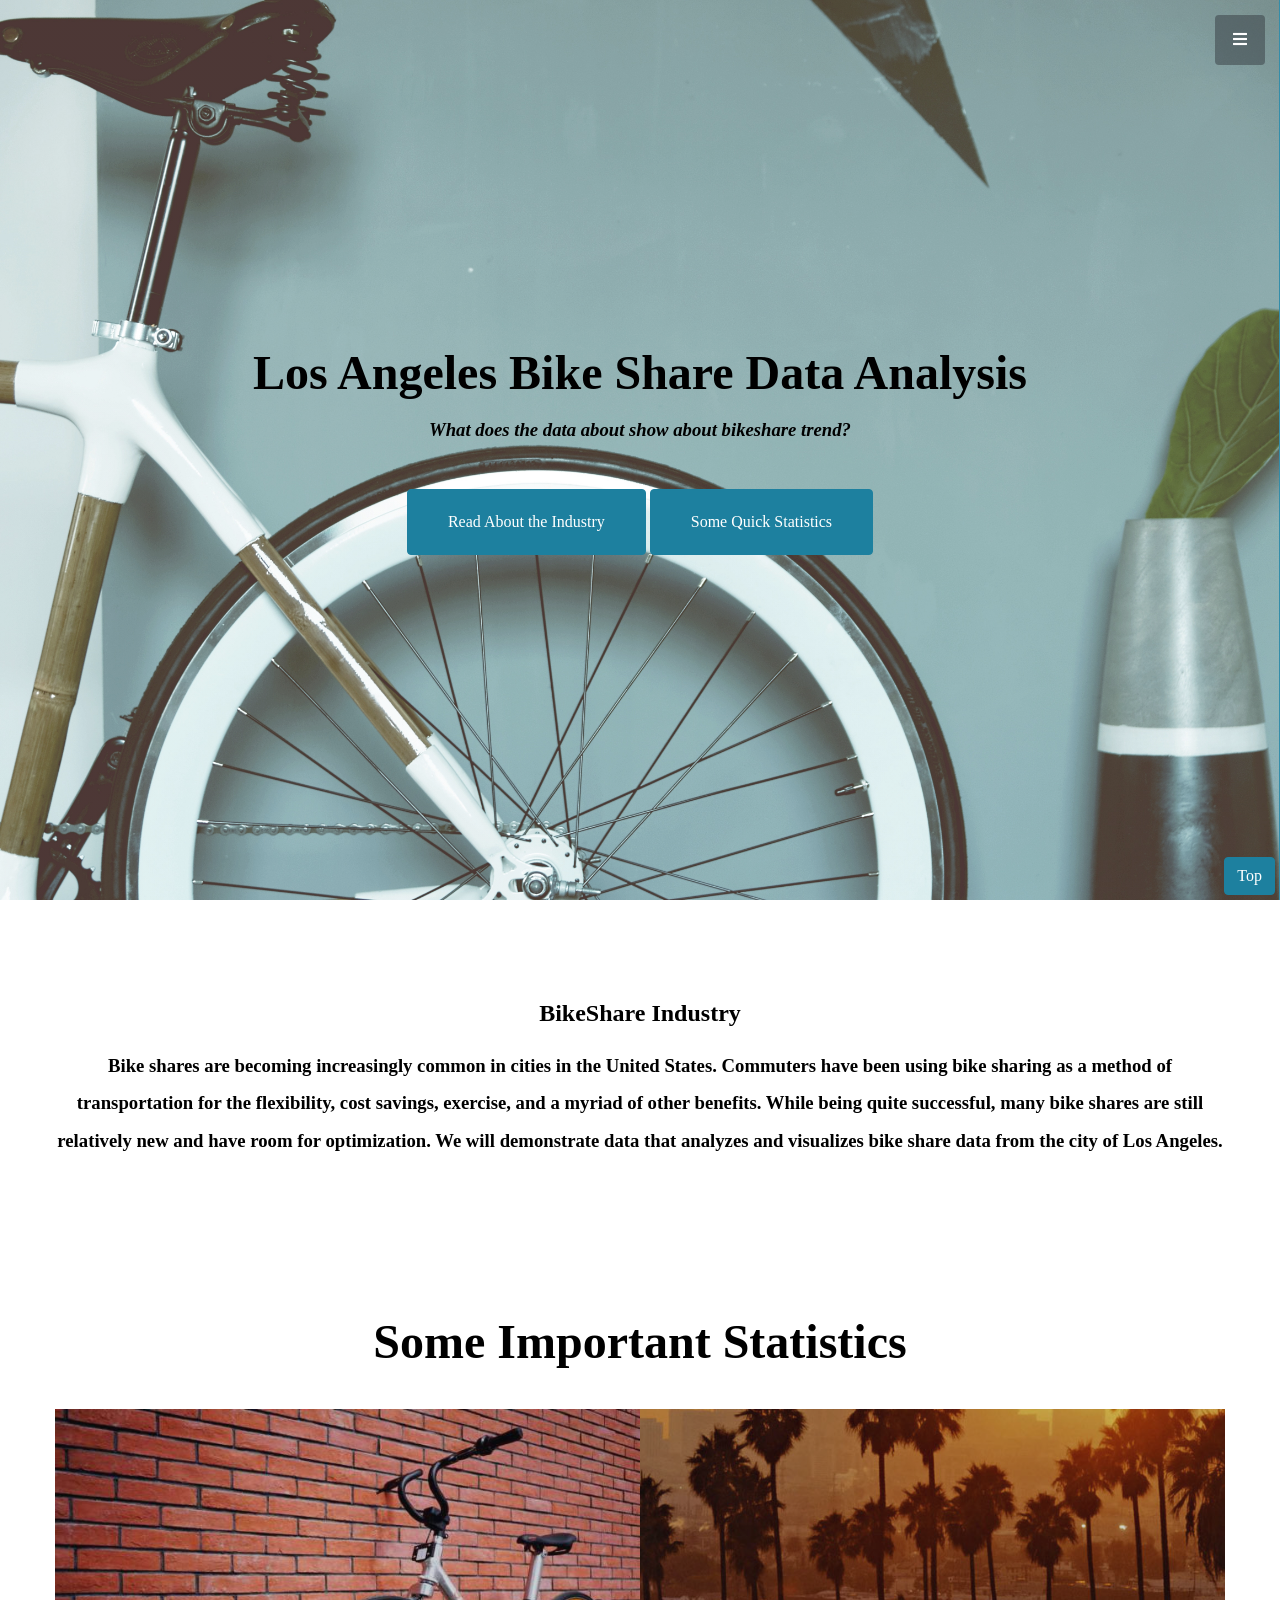
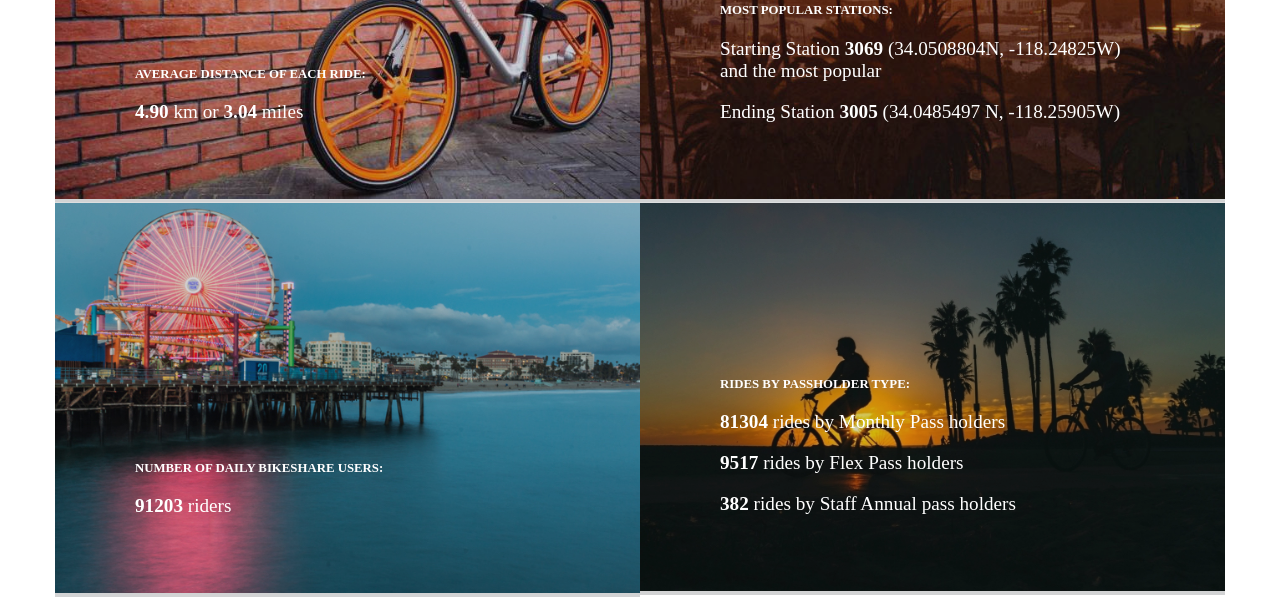
==== commit 437566a8: "style updates" ====
--- a/index.html
+++ b/index.html
@@ -56,7 +56,7 @@
        			<a class="btn btn-primary btn-xl js-scroll-trigger" href="#summary">Read About the Industry</a>
         		<a class="btn btn-primary btn-xl js-scroll-trigger" href="#quick">Some Quick Statistics</a>
       		</div>
-      		<div class="overlay"></div>
+      		
     	</header>
 
 
@@ -77,24 +77,32 @@
         <div class="content-section-heading text-center">
           <h2>Some Important Statistics</h2>
         </div>
+
+
         <div class="row no-gutters">
+
           <div class="col-lg-6">
             <a class="portfolio-item">
               <span class="caption">
                 <span class="caption-content">
-                  <h2>What is the average distance?</h2>
-                  <p class="mb-0">The average distance each bike share user covers is roughly 4.90 km or 3.04 miles</p>
+                  <h2>Average Distance of Each Ride:</h2>
+                  <p class="mb-0"><strong>4.90</strong> km or <strong>3.04</strong> miles</p>
                 </span>
               </span>
               <img class="img-fluid" src="img/portfolio-1.jpg" alt="">
             </a>
           </div>
+
+
           <div class="col-lg-6">
             <a class="portfolio-item">
               <span class="caption">
                 <span class="caption-content">
-                  <h2>What are the most popular starting and ending stations?</h2>
-                  <p class="mb-0">The most popular starting station is 3069 (34.0508804N, -118.24825W) and the most popular ending station is 3005 (34.0485497 N, -118.25905W).</p>
+                  <h2>Most popular Stations:</h2>
+                  <p class="mb-0"> Starting Station <strong>3069</strong> (34.0508804N, -118.24825W) and the most popular </p>
+                  <p class="mb-0"> 
+                  	Ending Station <strong>3005</strong> (34.0485497 N, -118.25905W)
+                  </p>
                 </span>
               </span>
               <img class="img-fluid" src="img/portfolio-2.jpg" alt="">
@@ -104,8 +112,8 @@
             <a class="portfolio-item">
               <span class="caption">
                 <span class="caption-content">
-                  <h2>How many rides were used by people who use bike share as a part of their daily commute? </h2>
-                  <p class="mb-0">About 91203 rides were used by people who use bike share as part of their daily commute. </p>
+                  <h2>Number of Daily Bikeshare Users: </h2>
+                  <p class="mb-0"><strong>91203</strong> riders</p>
                 </span>
               </span>
               <img class="img-fluid" src="img/portfolio-3.jpg" alt="">
@@ -115,8 +123,11 @@
             <a class="portfolio-item">
               <span class="caption">
                 <span class="caption-content">
-                  <h2>How many rides are used by each type of pass?</h2>
-                  <p class="mb-0">81304 rides by Monthly Pass holders, 9517 rides by Flex Pass holders, 382 rides by Staff Annual pass holders</p>
+                  <h2>Rides by Passholder Type:</h2>
+                  <p class="mb-0"><strong>81304 </strong>rides by Monthly Pass holders</p>
+                  <p class="mb-0"><strong> 9517 </strong>rides by Flex Pass holders</p>
+                  <p class="mb-0"><strong>382</strong> rides by Staff Annual pass holders</p>
+
                 </span>
               </span>
               <img class="img-fluid" src="img/portfolio-4.jpg" alt="">
--- a/main.css
+++ b/main.css
@@ -200,6 +200,7 @@
 }
 
 .btn {
+  text-decoration: none;
   display: inline-block;
   font-weight: 400;
   text-align: center;
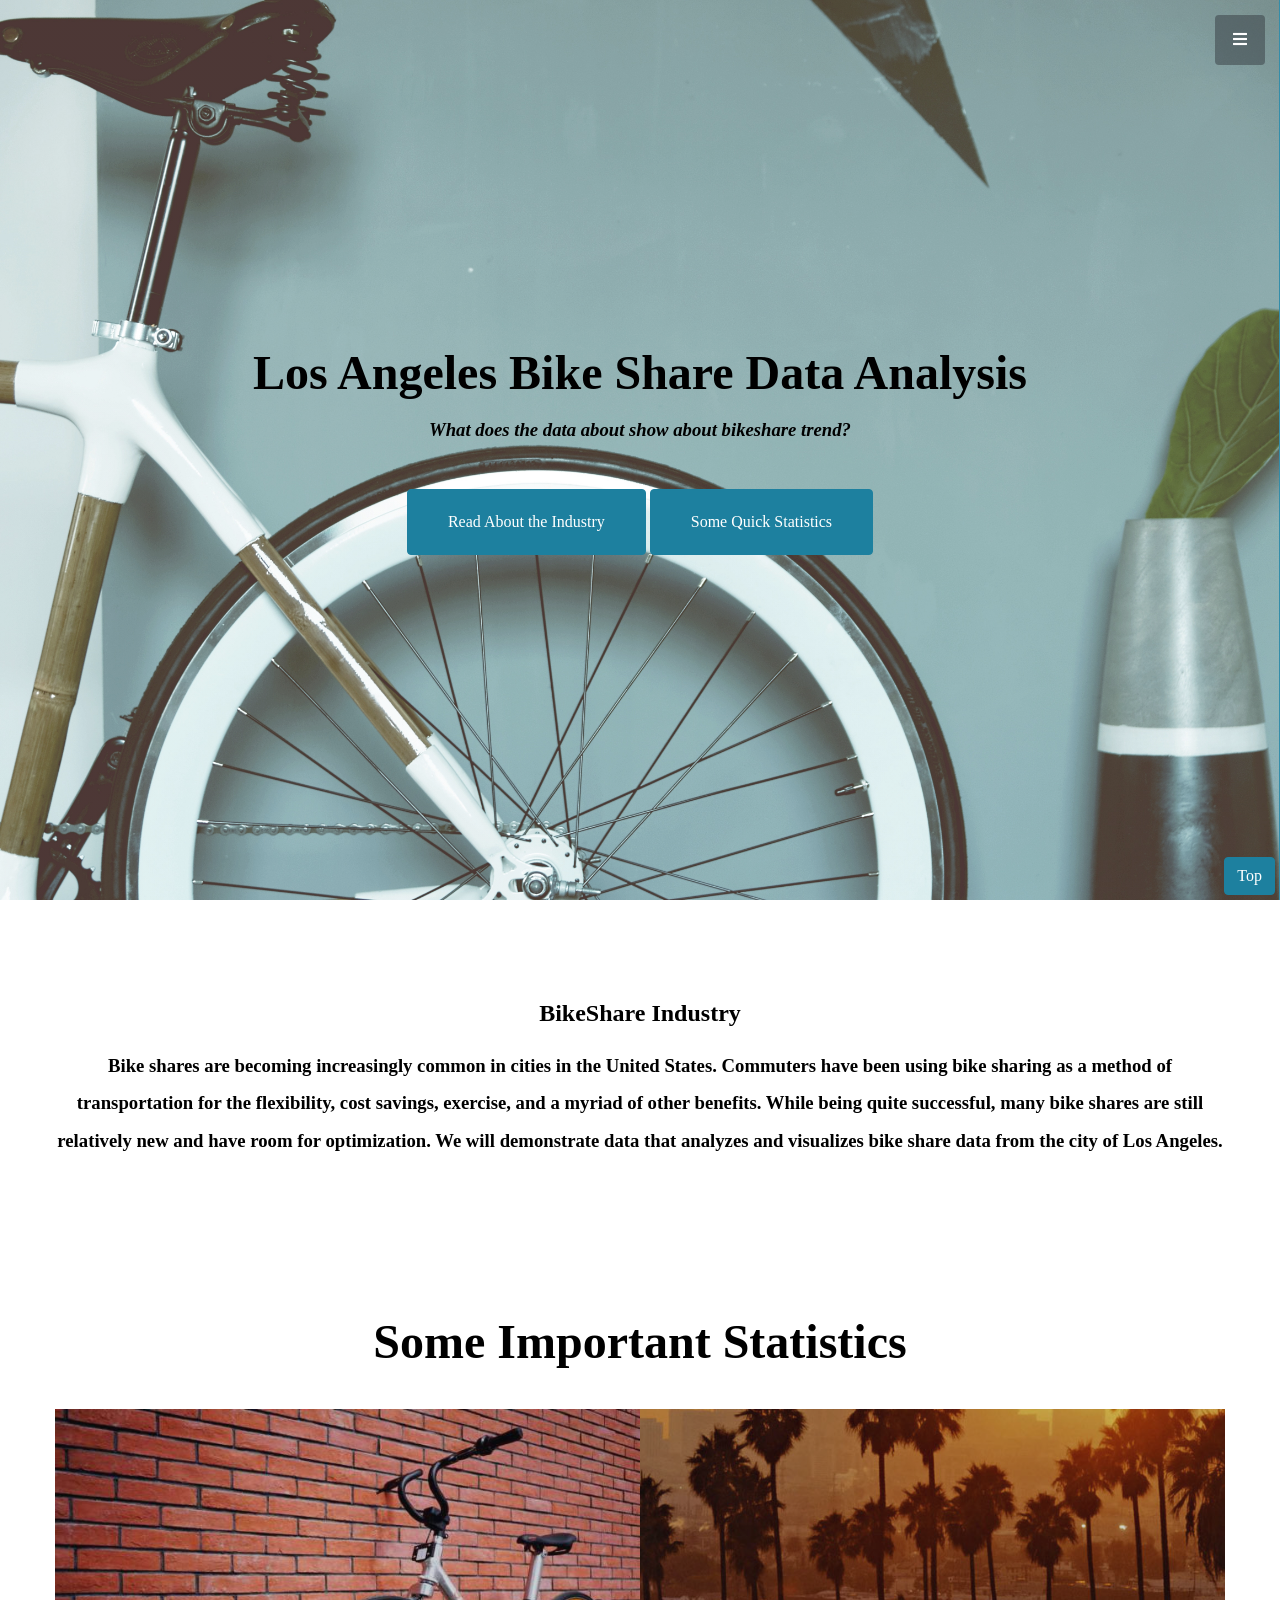
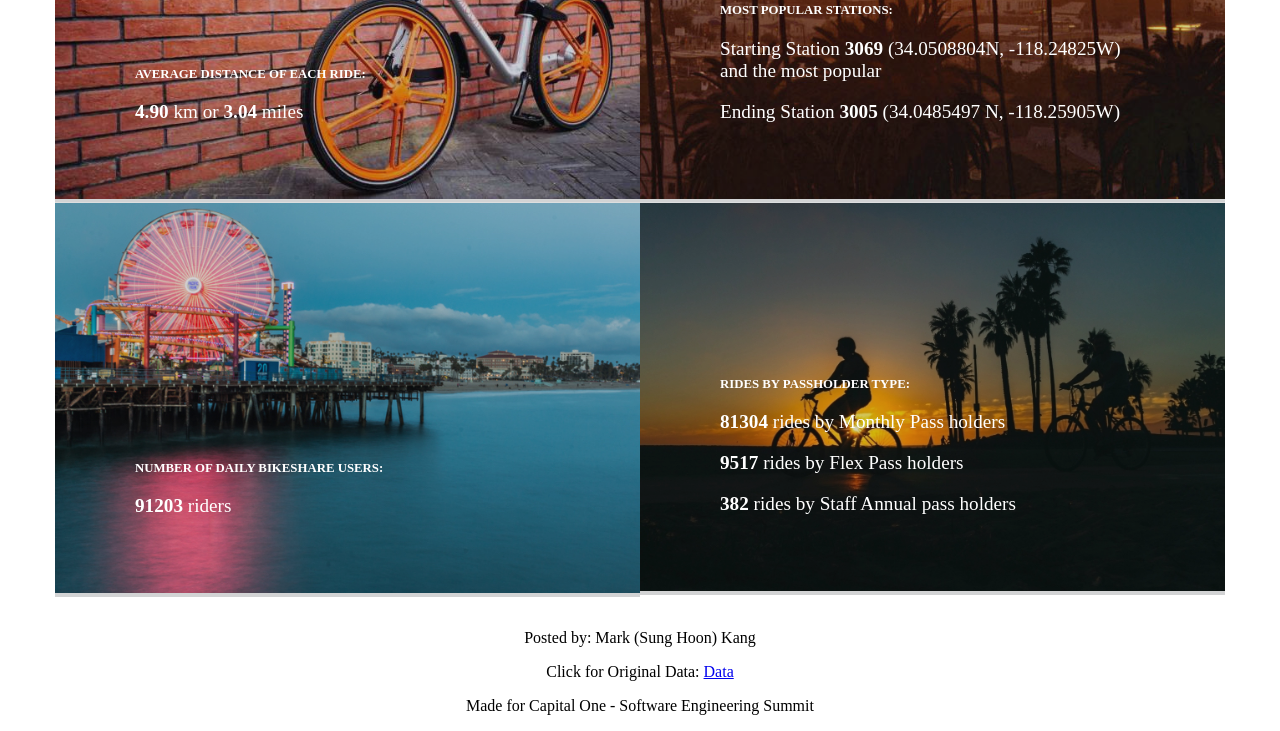
==== commit bfd839b9: "final update" ====
--- a/index.html
+++ b/index.html
@@ -144,6 +144,11 @@
     	<script src="vendor/jquery-easing/jquery.easing.min.js"></script>
     	<script src="js/stylish-portfolio.min.js"></script>
 	</body>
+  <footer align="center">
+      <p>Posted by: Mark (Sung Hoon) Kang</p>
+      <p>Click for Original Data: <a href="metro-bike-share-trip-data.csv">Data</a></p>
+      <p>Made for Capital One - Software Engineering Summit</p>
+    </footer>
 
 
 
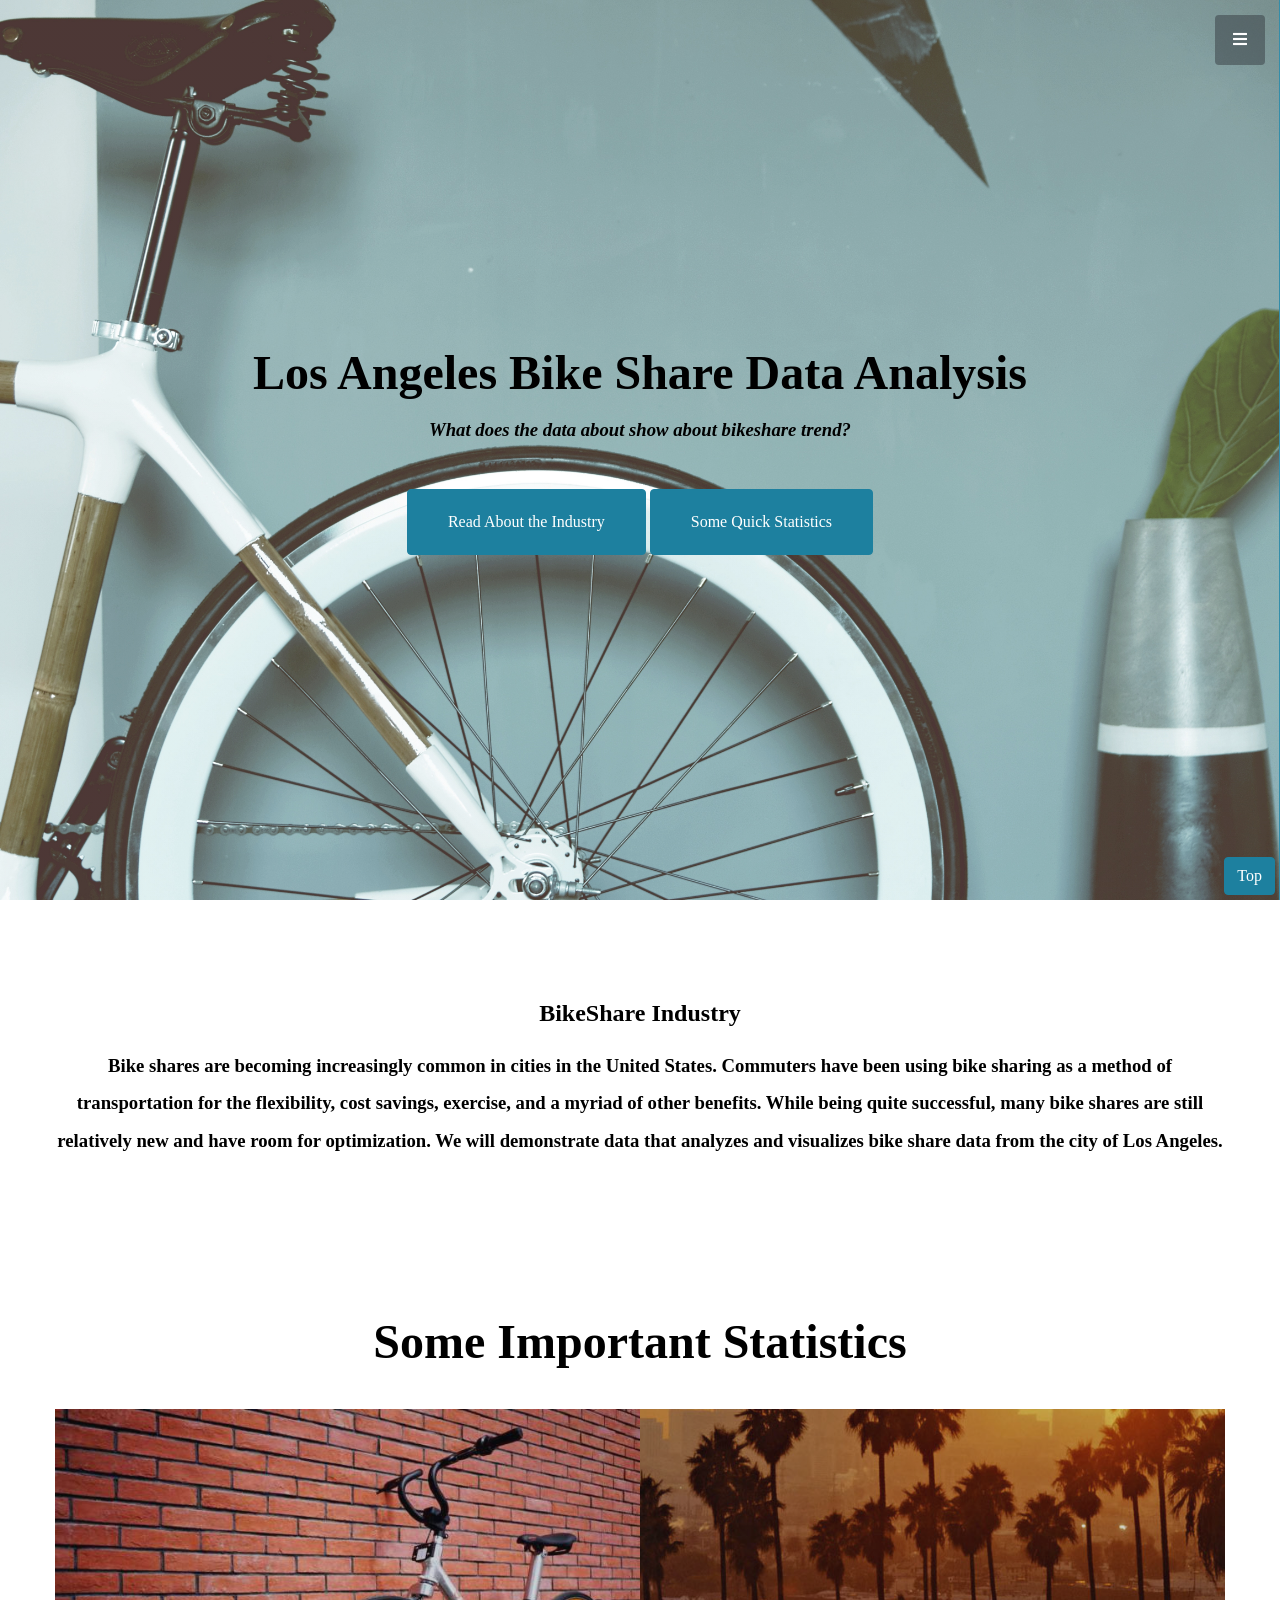
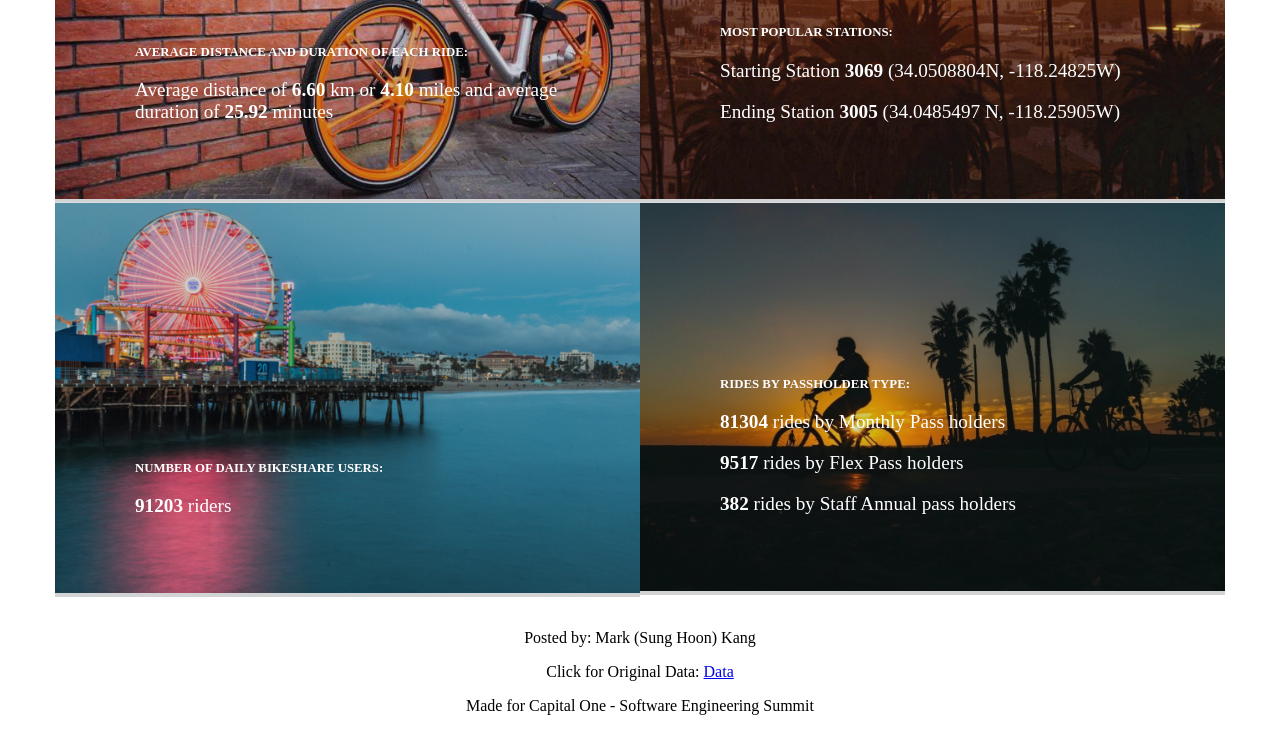
==== commit c5c3ada4: "final" ====
--- a/index.html
+++ b/index.html
@@ -85,8 +85,8 @@
             <a class="portfolio-item">
               <span class="caption">
                 <span class="caption-content">
-                  <h2>Average Distance of Each Ride:</h2>
-                  <p class="mb-0"><strong>4.90</strong> km or <strong>3.04</strong> miles</p>
+                  <h2>Average Distance and Duration of Each Ride:</h2>
+                  <p class="mb-0">Average distance of <strong>6.60</strong> km or <strong>4.10</strong> miles and average duration of <strong> 25.92 </strong> minutes</p>
                 </span>
               </span>
               <img class="img-fluid" src="img/portfolio-1.jpg" alt="">
@@ -99,7 +99,7 @@
               <span class="caption">
                 <span class="caption-content">
                   <h2>Most popular Stations:</h2>
-                  <p class="mb-0"> Starting Station <strong>3069</strong> (34.0508804N, -118.24825W) and the most popular </p>
+                  <p class="mb-0"> Starting Station <strong>3069</strong> (34.0508804N, -118.24825W)</p>
                   <p class="mb-0"> 
                   	Ending Station <strong>3005</strong> (34.0485497 N, -118.25905W)
                   </p>
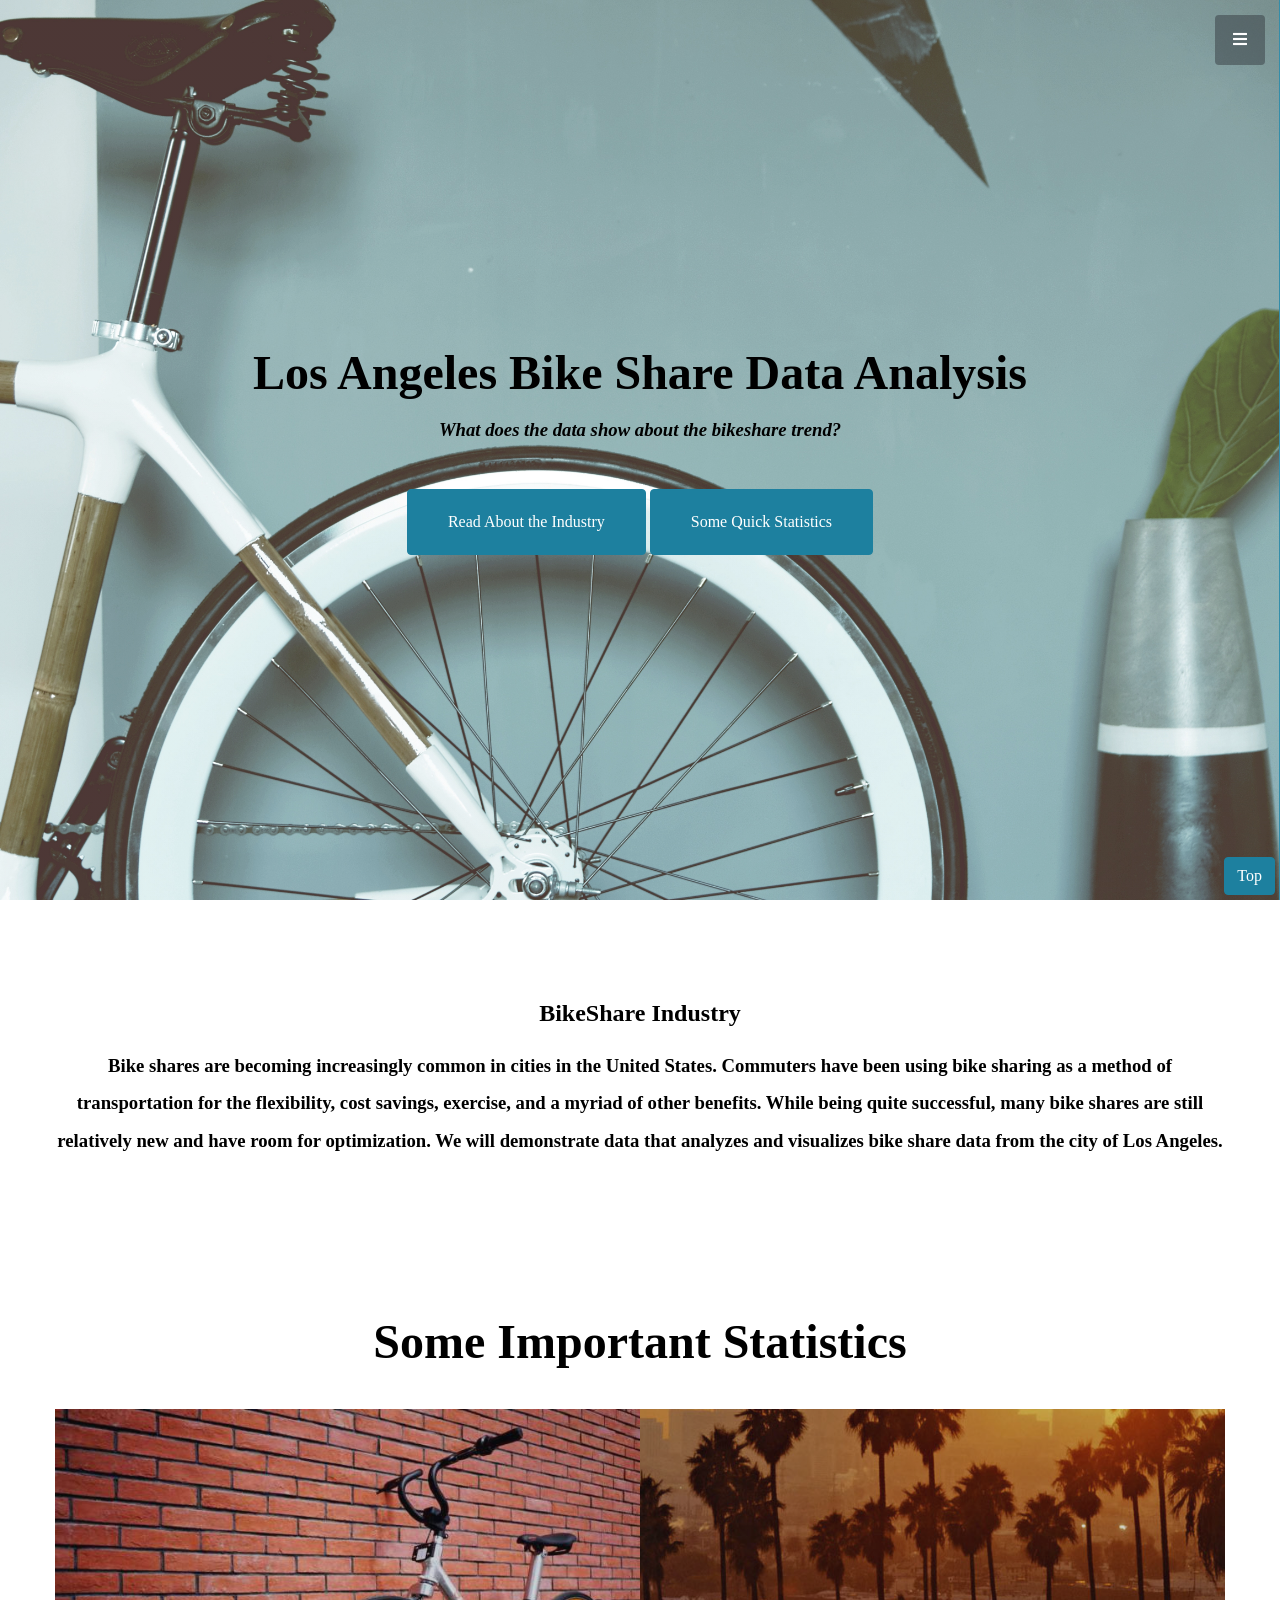
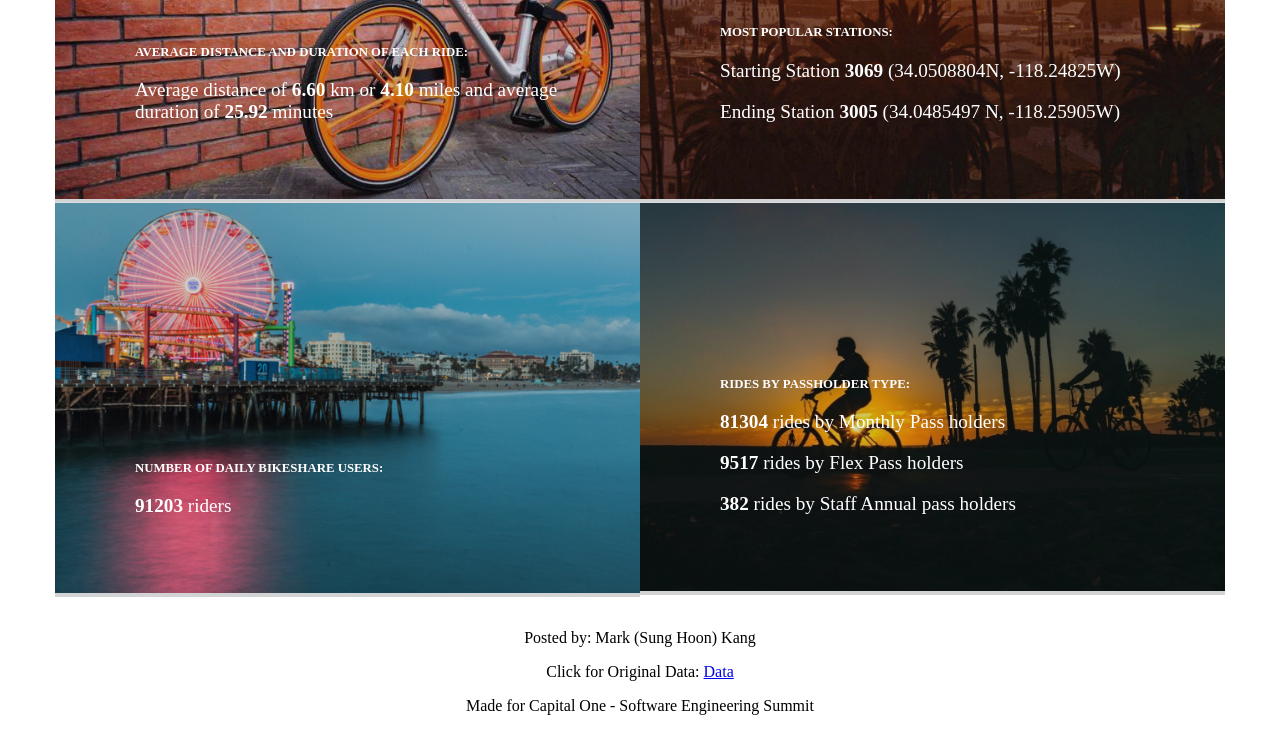
==== commit f4d1e568: "finished" ====
--- a/index.html
+++ b/index.html
@@ -51,7 +51,7 @@
       		<div class="container text-center my-auto">
         		<h1 style="font-size:300%;">Los Angeles Bike Share Data Analysis</h1>
         		<h3 class="mb-5">
-          		  <em>What does the data about show about bikeshare trend?</em>
+          		  <em>What does the data show about the bikeshare trend?</em>
        			</h3>
        			<a class="btn btn-primary btn-xl js-scroll-trigger" href="#summary">Read About the Industry</a>
         		<a class="btn btn-primary btn-xl js-scroll-trigger" href="#quick">Some Quick Statistics</a>
